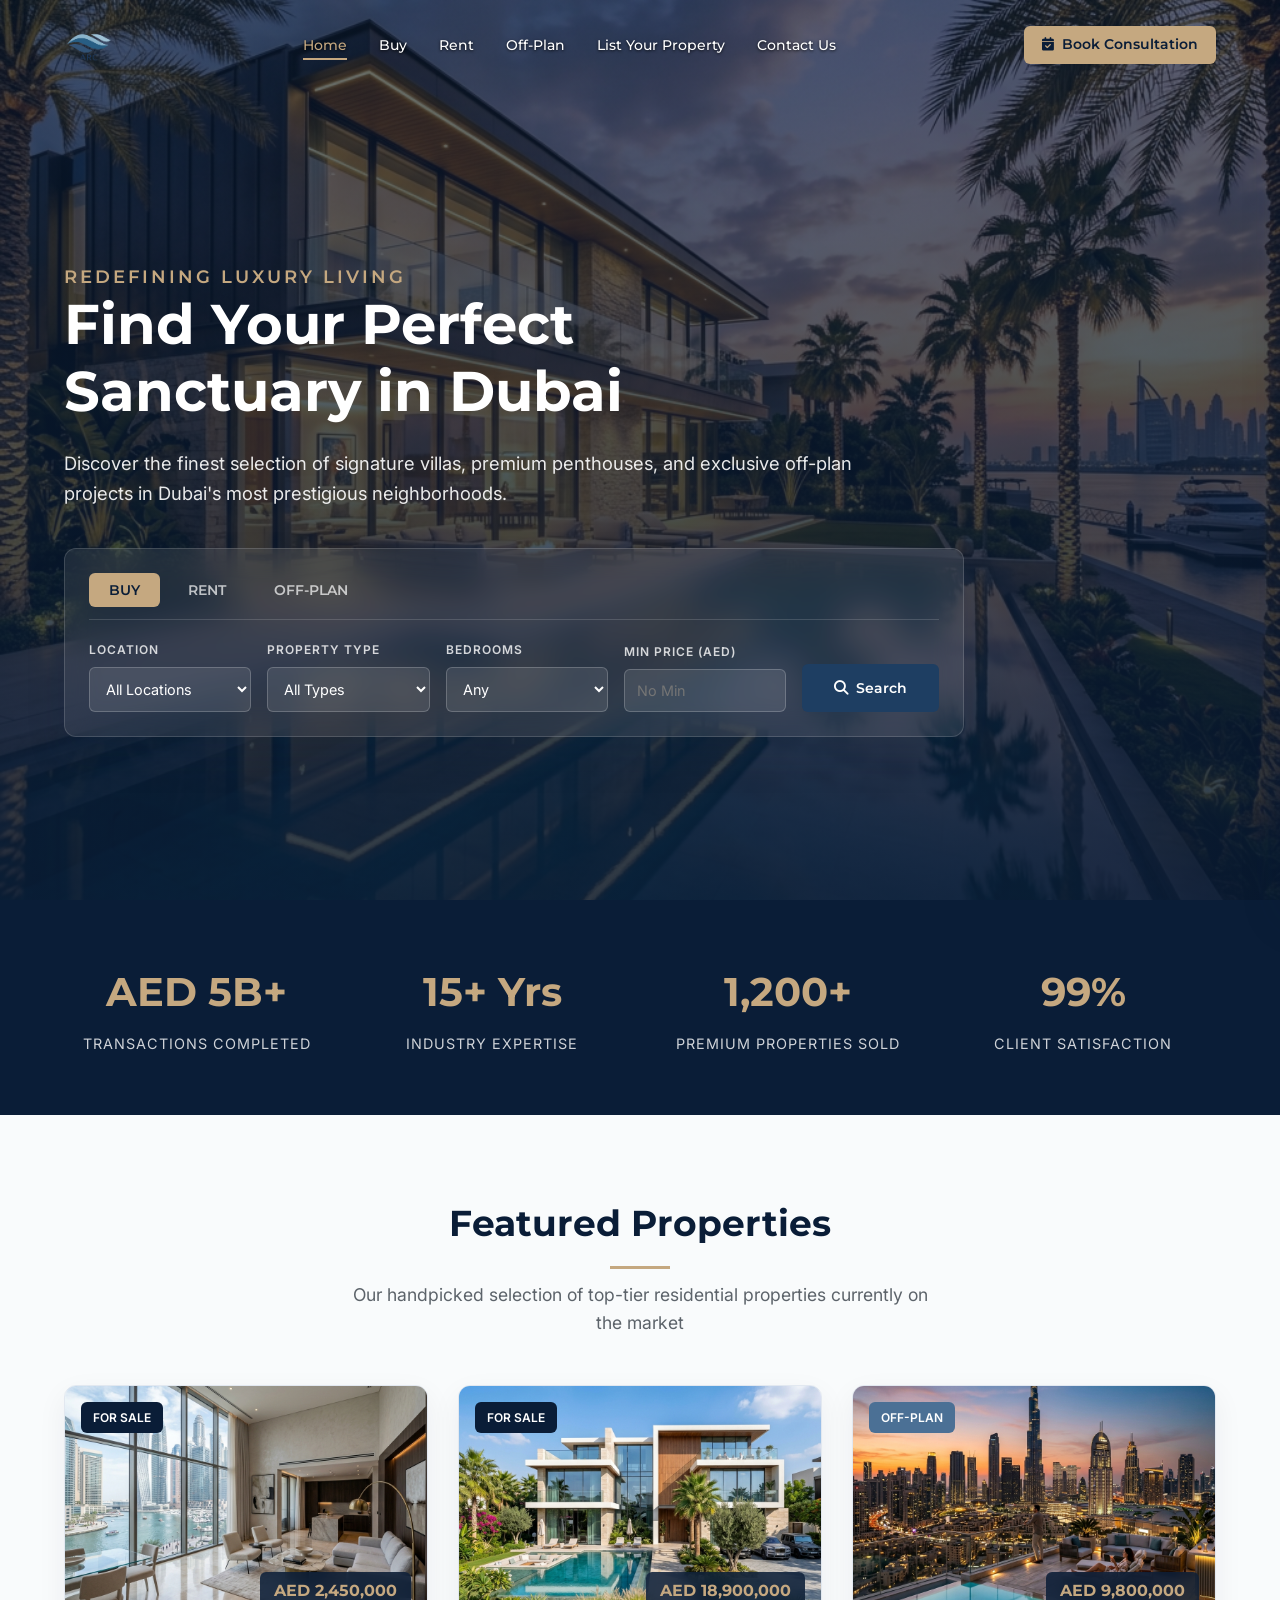
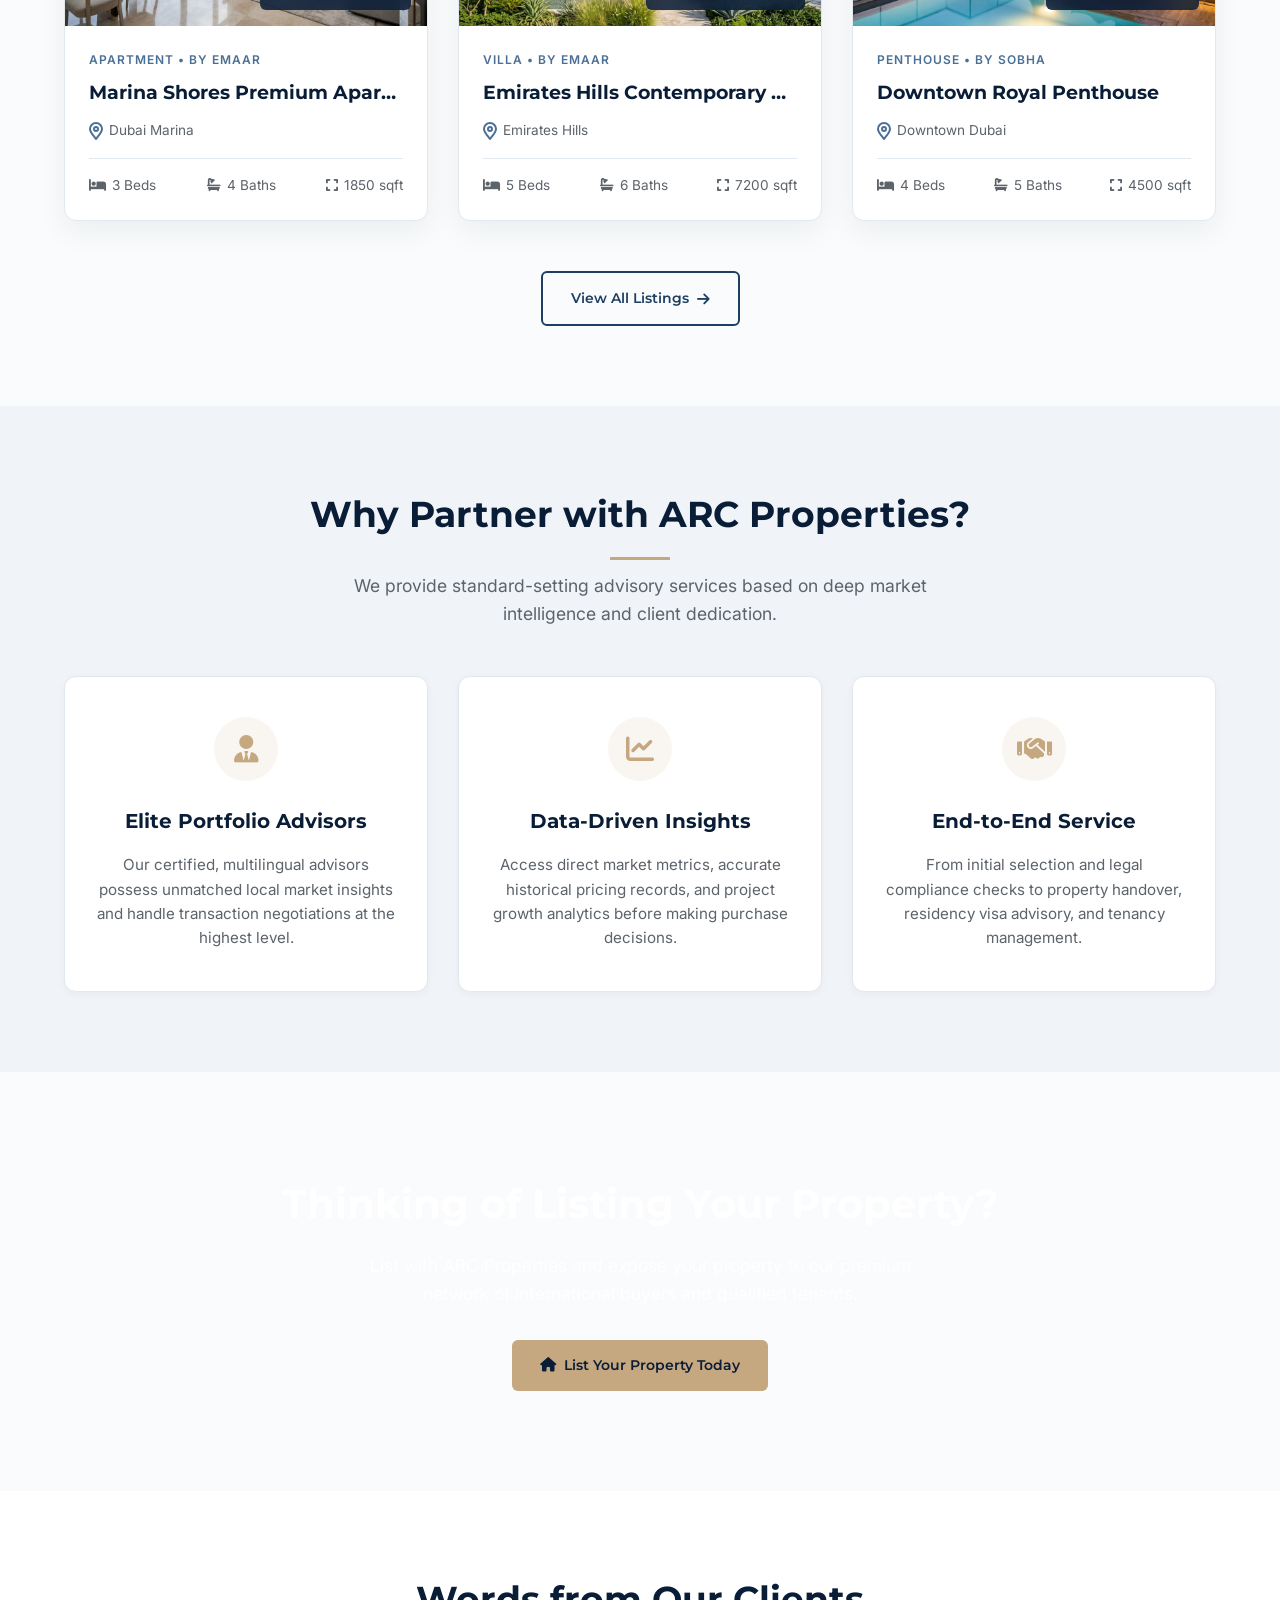
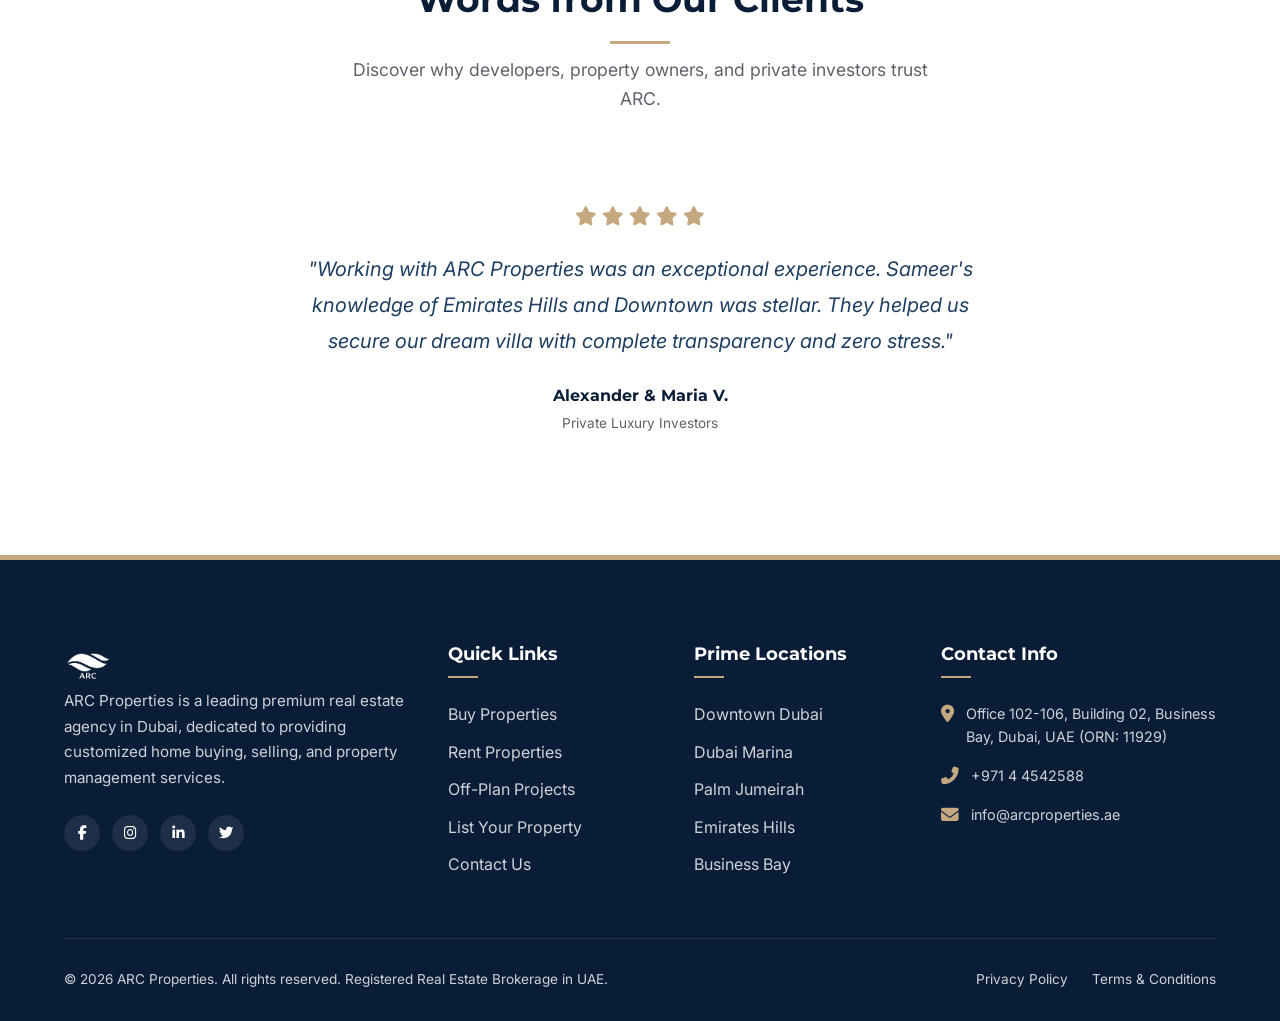
==== index.html @ 7c32de78 "Initial commit of ARC Properties website" ====
<!DOCTYPE html>
<html lang="en">
<head>
    <meta charset="UTF-8">
    <meta name="viewport" content="width=device-width, initial-scale=1.0">
    <title>ARC Properties | Premium Real Estate Agency in Dubai</title>
    <meta name="description" content="Explore luxury apartments, villas, and off-plan projects in Dubai with ARC Properties. Buy, rent, or list your property with the leading real estate agency in UAE.">
    <!-- FontAwesome for Premium Icons -->
    <link rel="stylesheet" href="https://cdnjs.cloudflare.com/ajax/libs/font-awesome/6.4.0/css/all.min.css">
    <!-- Stylesheet -->
    <link rel="stylesheet" href="css/style.css">
</head>
<body>

    <!-- Header Navigation -->
    <header class="header" id="header">
        <div class="container header-container">
            <a href="index.html" class="logo">
                <img src="assets/logo.png" alt="ARC Properties Logo">
            </a>
            
            <nav>
                <ul class="nav-menu">
                    <li><a href="index.html" class="nav-link active">Home</a></li>
                    <li><a href="properties.html?purpose=sale" class="nav-link">Buy</a></li>
                    <li><a href="properties.html?purpose=rent" class="nav-link">Rent</a></li>
                    <li><a href="off-plan.html" class="nav-link">Off-Plan</a></li>
                    <li><a href="list-property.html" class="nav-link">List Your Property</a></li>
                    <li><a href="contact.html" class="nav-link">Contact Us</a></li>
                </ul>
            </nav>

            <div class="nav-cta">
                <a href="contact.html" class="btn btn-primary"><i class="fas fa-calendar-check"></i> Book Consultation</a>
            </div>

            <div class="mobile-nav-toggle">
                <i class="fas fa-bars"></i>
            </div>
        </div>
    </header>

    <!-- Hero Section -->
    <section class="hero">
        <div class="container">
            <div class="hero-content">
                <span class="hero-subtitle">Redefining Luxury Living</span>
                <h1 class="hero-title">Find Your Perfect Sanctuary in Dubai</h1>
                <p class="hero-desc">Discover the finest selection of signature villas, premium penthouses, and exclusive off-plan projects in Dubai's most prestigious neighborhoods.</p>
            </div>

            <!-- Unified Search Widget -->
            <div class="search-widget">
                <div class="search-tabs">
                    <button class="search-tab active" data-purpose="sale">BUY</button>
                    <button class="search-tab" data-purpose="rent">RENT</button>
                    <button class="search-tab" data-purpose="off-plan">OFF-PLAN</button>
                </div>
                <form class="search-form" id="heroSearchForm">
                    <div class="form-group">
                        <label for="searchLocation">Location</label>
                        <select id="searchLocation">
                            <option value="">All Locations</option>
                            <option value="Dubai Marina">Dubai Marina</option>
                            <option value="Downtown Dubai">Downtown Dubai</option>
                            <option value="Palm Jumeirah">Palm Jumeirah</option>
                            <option value="Business Bay">Business Bay</option>
                            <option value="Emirates Hills">Emirates Hills</option>
                        </select>
                    </div>
                    <div class="form-group">
                        <label for="searchType">Property Type</label>
                        <select id="searchType">
                            <option value="">All Types</option>
                            <option value="apartment">Apartment</option>
                            <option value="villa">Villa</option>
                            <option value="townhouse">Townhouse</option>
                            <option value="penthouse">Penthouse</option>
                        </select>
                    </div>
                    <div class="form-group">
                        <label for="searchBeds">Bedrooms</label>
                        <select id="searchBeds">
                            <option value="">Any</option>
                            <option value="1">1+ Bed</option>
                            <option value="2">2+ Bed</option>
                            <option value="3">3+ Bed</option>
                            <option value="4">4+ Bed</option>
                            <option value="5">5+ Bed</option>
                        </select>
                    </div>
                    <div class="form-group">
                        <label for="searchMinPrice">Min Price (AED)</label>
                        <input type="number" id="searchMinPrice" placeholder="No Min">
                    </div>
                    <button type="submit" class="btn btn-secondary search-submit"><i class="fas fa-search"></i> Search</button>
                </form>
            </div>
        </div>
    </section>

    <!-- Stats Section -->
    <section class="stats">
        <div class="container stats-grid">
            <div class="stat-item">
                <h3>AED 5B+</h3>
                <p>Transactions Completed</p>
            </div>
            <div class="stat-item">
                <h3>15+ Yrs</h3>
                <p>Industry Expertise</p>
            </div>
            <div class="stat-item">
                <h3>1,200+</h3>
                <p>Premium Properties Sold</p>
            </div>
            <div class="stat-item">
                <h3>99%</h3>
                <p>Client Satisfaction</p>
            </div>
        </div>
    </section>

    <!-- Featured Properties Section -->
    <section class="section">
        <div class="container">
            <div class="section-title">
                <h2>Featured Properties</h2>
                <p>Our handpicked selection of top-tier residential properties currently on the market</p>
            </div>

            <!-- Dynamic grid container populated by main.js -->
            <div class="property-grid" id="homeFeaturedGrid">
                <!-- Fallback content if JS fails -->
                <div style="text-align:center; grid-column: span 3; padding: 20px;">
                    <i class="fas fa-spinner fa-spin" style="font-size:2rem; color:var(--steel-blue);"></i>
                    <p style="margin-top:10px;">Loading exclusive properties...</p>
                </div>
            </div>

            <div style="text-align: center; margin-top: 50px;">
                <a href="properties.html" class="btn btn-outline">View All Listings <i class="fas fa-arrow-right"></i></a>
            </div>
        </div>
    </section>

    <!-- Why Choose Us Section -->
    <section class="section why-us">
        <div class="container">
            <div class="section-title">
                <h2>Why Partner with ARC Properties?</h2>
                <p>We provide standard-setting advisory services based on deep market intelligence and client dedication.</p>
            </div>

            <div class="why-grid">
                <div class="why-card">
                    <div class="why-icon">
                        <i class="fas fa-user-tie"></i>
                    </div>
                    <h3>Elite Portfolio Advisors</h3>
                    <p>Our certified, multilingual advisors possess unmatched local market insights and handle transaction negotiations at the highest level.</p>
                </div>

                <div class="why-card">
                    <div class="why-icon">
                        <i class="fas fa-chart-line"></i>
                    </div>
                    <h3>Data-Driven Insights</h3>
                    <p>Access direct market metrics, accurate historical pricing records, and project growth analytics before making purchase decisions.</p>
                </div>

                <div class="why-card">
                    <div class="why-icon">
                        <i class="fas fa-handshake"></i>
                    </div>
                    <h3>End-to-End Service</h3>
                    <p>From initial selection and legal compliance checks to property handover, residency visa advisory, and tenancy management.</p>
                </div>
            </div>
        </div>
    </section>

    <!-- CTA Section -->
    <section class="cta-banner">
        <div class="container cta-content">
            <h2>Thinking of Listing Your Property?</h2>
            <p>List with ARC Properties and expose your property to our premium network of international buyers and qualified tenants.</p>
            <a href="list-property.html" class="btn btn-primary"><i class="fas fa-home"></i> List Your Property Today</a>
        </div>
    </section>

    <!-- Testimonials Section -->
    <section class="section testimonials">
        <div class="container testimonial-container">
            <div class="section-title">
                <h2>Words from Our Clients</h2>
                <p>Discover why developers, property owners, and private investors trust ARC.</p>
            </div>
            
            <div class="testimonial-card">
                <div class="testimonial-stars">
                    <i class="fas fa-star"></i>
                    <i class="fas fa-star"></i>
                    <i class="fas fa-star"></i>
                    <i class="fas fa-star"></i>
                    <i class="fas fa-star"></i>
                </div>
                <p class="testimonial-text">"Working with ARC Properties was an exceptional experience. Sameer's knowledge of Emirates Hills and Downtown was stellar. They helped us secure our dream villa with complete transparency and zero stress."</p>
                <div class="testimonial-author">
                    <h4>Alexander &amp; Maria V.</h4>
                    <p>Private Luxury Investors</p>
                </div>
            </div>
        </div>
    </section>

    <!-- Footer -->
    <footer class="footer">
        <div class="container">
            <div class="footer-grid">
                <div class="footer-about">
                    <a href="index.html" class="logo">
                        <img src="assets/logo.png" alt="ARC Properties Logo">
                    </a>
                    <p>ARC Properties is a leading premium real estate agency in Dubai, dedicated to providing customized home buying, selling, and property management services.</p>
                    <div class="footer-socials">
                        <a href="#" class="social-icon"><i class="fab fa-facebook-f"></i></a>
                        <a href="#" class="social-icon"><i class="fab fa-instagram"></i></a>
                        <a href="#" class="social-icon"><i class="fab fa-linkedin-in"></i></a>
                        <a href="#" class="social-icon"><i class="fab fa-twitter"></i></a>
                    </div>
                </div>

                <div class="footer-links">
                    <h3>Quick Links</h3>
                    <ul>
                        <li><a href="properties.html?purpose=sale">Buy Properties</a></li>
                        <li><a href="properties.html?purpose=rent">Rent Properties</a></li>
                        <li><a href="off-plan.html">Off-Plan Projects</a></li>
                        <li><a href="list-property.html">List Your Property</a></li>
                        <li><a href="contact.html">Contact Us</a></li>
                    </ul>
                </div>

                <div class="footer-links">
                    <h3>Prime Locations</h3>
                    <ul>
                        <li><a href="properties.html?location=Downtown%20Dubai">Downtown Dubai</a></li>
                        <li><a href="properties.html?location=Dubai%20Marina">Dubai Marina</a></li>
                        <li><a href="properties.html?location=Palm%20Jumeirah">Palm Jumeirah</a></li>
                        <li><a href="properties.html?location=Emirates%20Hills">Emirates Hills</a></li>
                        <li><a href="properties.html?location=Business%20Bay">Business Bay</a></li>
                    </ul>
                </div>

                <div class="footer-contact">
                    <h3>Contact Info</h3>
                    <ul>
                        <li>
                            <i class="fas fa-map-marker-alt"></i>
                            <span>Office 102-106, Building 02, Business Bay, Dubai, UAE (ORN: 11929)</span>
                        </li>
                        <li>
                            <i class="fas fa-phone-alt"></i>
                            <a href="tel:+97144542588">+971 4 4542588</a>
                        </li>
                        <li>
                            <i class="fas fa-envelope"></i>
                            <a href="mailto:info@arcproperties.ae">info@arcproperties.ae</a>
                        </li>
                    </ul>
                </div>
            </div>

            <div class="footer-bottom">
                <p>&copy; 2026 ARC Properties. All rights reserved. Registered Real Estate Brokerage in UAE.</p>
                <div class="footer-bottom-links">
                    <a href="#">Privacy Policy</a>
                    <a href="#">Terms &amp; Conditions</a>
                </div>
            </div>
        </div>
    </footer>

    <!-- Mobile Navigation Drawer -->
    <div class="overlay"></div>
    <div class="mobile-nav">
        <div class="mobile-nav-close">
            <i class="fas fa-times"></i>
        </div>
        <ul class="mobile-menu">
            <li><a href="index.html" class="mobile-link">Home</a></li>
            <li><a href="properties.html?purpose=sale" class="mobile-link">Buy</a></li>
            <li><a href="properties.html?purpose=rent" class="mobile-link">Rent</a></li>
            <li><a href="off-plan.html" class="mobile-link">Off-Plan</a></li>
            <li><a href="list-property.html" class="mobile-link">List Your Property</a></li>
            <li><a href="contact.html" class="mobile-link">Contact Us</a></li>
        </ul>
    </div>

    <!-- Success Modal -->
    <div class="success-modal" id="successModal">
        <div class="success-modal-content">
            <div class="success-icon">
                <i class="fas fa-check"></i>
            </div>
            <h3 id="successModalTitle">Submission Successful</h3>
            <p id="successModalMessage">Thank you for getting in touch with us.</p>
            <button class="btn btn-secondary" id="successModalClose">Close</button>
        </div>
    </div>

    <!-- Scripts -->
    <script src="js/main.js"></script>
</body>
</html>
---- css/style.css ----
@import url('https://fonts.googleapis.com/css2?family=Inter:wght@300;400;500;600;700&family=Montserrat:wght@300;400;500;600;700;800&display=swap');

:root {
    --primary-navy: #0A1D37;
    --logo-navy: #1E3E62;
    --steel-blue: #4B7095;
    --ice-blue: #8EACCD;
    --gold: #C5A880;
    --gold-dark: #A88F6C;
    --bg-light: #F9FBFC;
    --bg-white: #FFFFFF;
    --text-dark: #222831;
    --text-muted: #5C636A;
    --border-color: #E2E8F0;
    --font-heading: 'Montserrat', sans-serif;
    --font-body: 'Inter', sans-serif;
    --transition-smooth: all 0.3s cubic-bezier(0.4, 0, 0.2, 1);
    --shadow-sm: 0 2px 8px rgba(0, 0, 0, 0.04);
    --shadow-md: 0 10px 30px rgba(10, 29, 55, 0.06);
    --shadow-lg: 0 20px 40px rgba(10, 29, 55, 0.12);
    --radius-sm: 6px;
    --radius-md: 12px;
    --radius-lg: 20px;
}

/* Base Styles */
* {
    margin: 0;
    padding: 0;
    box-sizing: border-box;
}

html {
    scroll-behavior: smooth;
    font-size: 16px;
}

body {
    font-family: var(--font-body);
    background-color: var(--bg-light);
    color: var(--text-dark);
    line-height: 1.6;
    overflow-x: hidden;
}

h1, h2, h3, h4, h5, h6 {
    font-family: var(--font-heading);
    color: var(--primary-navy);
    font-weight: 700;
}

a {
    text-decoration: none;
    color: inherit;
    transition: var(--transition-smooth);
}

img {
    max-width: 100%;
    height: auto;
    display: block;
}

/* Layout Utilities */
.container {
    width: 100%;
    max-width: 1200px;
    margin: 0 auto;
    padding: 0 24px;
}

.section {
    padding: 80px 0;
}

.section-title {
    text-align: center;
    margin-bottom: 48px;
}

.section-title h2 {
    font-size: 2.25rem;
    position: relative;
    padding-bottom: 16px;
    margin-bottom: 12px;
}

.section-title h2::after {
    content: '';
    position: absolute;
    bottom: 0;
    left: 50%;
    transform: translateX(-50%);
    width: 60px;
    height: 3px;
    background-color: var(--gold);
}

.section-title p {
    color: var(--text-muted);
    font-size: 1.1rem;
    max-width: 600px;
    margin: 0 auto;
}

/* Button Component */
.btn {
    display: inline-flex;
    align-items: center;
    justify-content: center;
    padding: 14px 28px;
    font-family: var(--font-heading);
    font-size: 0.9rem;
    font-weight: 600;
    border-radius: var(--radius-sm);
    cursor: pointer;
    transition: var(--transition-smooth);
    border: none;
    gap: 8px;
}

.btn-primary {
    background-color: var(--gold);
    color: var(--primary-navy);
}

.btn-primary:hover {
    background-color: var(--gold-dark);
    transform: translateY(-2px);
    box-shadow: 0 4px 15px rgba(197, 168, 128, 0.4);
}

.btn-secondary {
    background-color: var(--logo-navy);
    color: var(--bg-white);
}

.btn-secondary:hover {
    background-color: var(--primary-navy);
    transform: translateY(-2px);
    box-shadow: 0 4px 15px rgba(30, 62, 98, 0.4);
}

.btn-outline {
    background-color: transparent;
    border: 2px solid var(--logo-navy);
    color: var(--logo-navy);
}

.btn-outline:hover {
    background-color: var(--logo-navy);
    color: var(--bg-white);
    transform: translateY(-2px);
}

/* Navigation Header */
.header {
    position: fixed;
    top: 0;
    left: 0;
    width: 100%;
    z-index: 1000;
    transition: var(--transition-smooth);
    padding: 20px 0;
}

.header.scrolled {
    background-color: rgba(10, 29, 55, 0.95);
    backdrop-filter: blur(10px);
    box-shadow: var(--shadow-sm);
    padding: 12px 0;
}

.header-container {
    display: flex;
    justify-content: space-between;
    align-items: center;
}

.logo img {
    height: 50px;
    width: auto;
    transition: var(--transition-smooth);
}

.header.scrolled .logo img {
    height: 40px;
}

.nav-menu {
    display: flex;
    list-style: none;
    gap: 32px;
}

.nav-link {
    color: var(--bg-white);
    font-family: var(--font-heading);
    font-size: 0.9rem;
    font-weight: 500;
    position: relative;
    padding: 6px 0;
}

.header:not(.scrolled) .nav-link {
    /* Keep white, add text shadow for readability over hero background */
    text-shadow: 0 1px 3px rgba(0, 0, 0, 0.8);
}

.nav-link::after {
    content: '';
    position: absolute;
    bottom: 0;
    left: 0;
    width: 0;
    height: 2px;
    background-color: var(--gold);
    transition: var(--transition-smooth);
}

.nav-link:hover::after,
.nav-link.active::after {
    width: 100%;
}

.nav-link:hover,
.nav-link.active {
    color: var(--gold);
}

.nav-cta .btn {
    padding: 8px 18px;
    font-size: 0.85rem;
}

.mobile-nav-toggle {
    display: none;
    color: var(--bg-white);
    font-size: 1.5rem;
    cursor: pointer;
}

/* Hero Section */
.hero {
    position: relative;
    min-height: 100vh;
    display: flex;
    align-items: center;
    background-image: linear-gradient(rgba(10, 29, 55, 0.6), rgba(10, 29, 55, 0.85)), url('../assets/hero-bg.png');
    background-size: cover;
    background-position: center;
    color: var(--bg-white);
    padding-top: 100px;
    overflow: hidden;
}

.hero-content {
    max-width: 800px;
    margin-bottom: 40px;
    animation: fadeInUp 1s ease;
}

.hero-subtitle {
    font-family: var(--font-heading);
    font-size: 1.1rem;
    text-transform: uppercase;
    letter-spacing: 3px;
    color: var(--gold);
    margin-bottom: 16px;
    font-weight: 600;
}

.hero-title {
    font-size: 3.5rem;
    line-height: 1.2;
    color: var(--bg-white);
    margin-bottom: 24px;
}

.hero-desc {
    font-size: 1.15rem;
    color: rgba(255, 255, 255, 0.9);
    margin-bottom: 32px;
}

/* Unified Search Widget */
.search-widget {
    background: rgba(255, 255, 255, 0.08);
    backdrop-filter: blur(16px);
    border: 1px solid rgba(255, 255, 255, 0.15);
    border-radius: var(--radius-md);
    padding: 24px;
    width: 100%;
    max-width: 900px;
    box-shadow: var(--shadow-lg);
    animation: fadeInUp 1.2s ease;
}

.search-tabs {
    display: flex;
    gap: 8px;
    margin-bottom: 20px;
    border-bottom: 1px solid rgba(255, 255, 255, 0.15);
    padding-bottom: 12px;
}

.search-tab {
    background: transparent;
    border: none;
    color: rgba(255, 255, 255, 0.7);
    font-family: var(--font-heading);
    font-weight: 600;
    font-size: 0.9rem;
    padding: 8px 20px;
    cursor: pointer;
    border-radius: var(--radius-sm);
    transition: var(--transition-smooth);
}

.search-tab.active {
    background-color: var(--gold);
    color: var(--primary-navy);
}

.search-form {
    display: grid;
    grid-template-columns: repeat(4, 1fr) auto;
    gap: 16px;
    align-items: end;
}

.form-group {
    display: flex;
    flex-direction: column;
    gap: 8px;
}

.form-group label {
    font-size: 0.75rem;
    text-transform: uppercase;
    letter-spacing: 1px;
    color: rgba(255, 255, 255, 0.8);
    font-weight: 600;
}

.form-group select,
.form-group input {
    width: 100%;
    padding: 12px;
    border-radius: var(--radius-sm);
    border: 1px solid rgba(255, 255, 255, 0.2);
    background: rgba(255, 255, 255, 0.1);
    color: var(--bg-white);
    font-family: var(--font-body);
    font-size: 0.9rem;
    outline: none;
    transition: var(--transition-smooth);
}

.form-group select option {
    background-color: var(--primary-navy);
    color: var(--bg-white);
}

.form-group select:focus,
.form-group input:focus {
    border-color: var(--gold);
    background: rgba(255, 255, 255, 0.2);
}

.search-submit {
    height: 48px;
    padding: 0 32px;
}

/* Stats Section */
.stats {
    background-color: var(--primary-navy);
    color: var(--bg-white);
    padding: 60px 0;
}

.stats-grid {
    display: grid;
    grid-template-columns: repeat(4, 1fr);
    gap: 30px;
    text-align: center;
}

.stat-item h3 {
    font-size: 2.5rem;
    color: var(--gold);
    margin-bottom: 8px;
}

.stat-item p {
    font-size: 0.9rem;
    text-transform: uppercase;
    letter-spacing: 1px;
    color: rgba(255, 255, 255, 0.8);
}

/* Property Grid & Card */
.property-grid {
    display: grid;
    grid-template-columns: repeat(3, 1fr);
    gap: 30px;
}

.property-card {
    background-color: var(--bg-white);
    border-radius: var(--radius-md);
    overflow: hidden;
    box-shadow: var(--shadow-md);
    transition: var(--transition-smooth);
    border: 1px solid var(--border-color);
}

.property-card:hover {
    transform: translateY(-8px);
    box-shadow: var(--shadow-lg);
}

.property-img {
    position: relative;
    height: 240px;
    overflow: hidden;
}

.property-img img {
    width: 100%;
    height: 100%;
    object-fit: cover;
    transition: var(--transition-smooth);
}

.property-card:hover .property-img img {
    transform: scale(1.1);
}

.property-badge {
    position: absolute;
    top: 16px;
    left: 16px;
    background-color: var(--primary-navy);
    color: var(--bg-white);
    padding: 6px 12px;
    font-size: 0.75rem;
    font-weight: 600;
    border-radius: var(--radius-sm);
    text-transform: uppercase;
}

.property-badge.rent {
    background-color: var(--gold);
    color: var(--primary-navy);
}

.property-badge.off-plan {
    background-color: var(--steel-blue);
}

.property-price {
    position: absolute;
    bottom: 16px;
    right: 16px;
    background-color: rgba(10, 29, 55, 0.85);
    backdrop-filter: blur(8px);
    color: var(--gold);
    padding: 6px 14px;
    font-weight: 700;
    border-radius: var(--radius-sm);
    font-family: var(--font-heading);
}

.property-info {
    padding: 24px;
}

.property-type {
    font-size: 0.75rem;
    text-transform: uppercase;
    color: var(--steel-blue);
    font-weight: 600;
    letter-spacing: 1px;
    margin-bottom: 8px;
}

.property-title {
    font-size: 1.2rem;
    margin-bottom: 12px;
    white-space: nowrap;
    overflow: hidden;
    text-overflow: ellipsis;
}

.property-location {
    display: flex;
    align-items: center;
    gap: 6px;
    color: var(--text-muted);
    font-size: 0.85rem;
    margin-bottom: 16px;
}

.property-specs {
    display: flex;
    justify-content: space-between;
    padding-top: 16px;
    border-top: 1px solid var(--border-color);
    font-size: 0.85rem;
    color: var(--text-muted);
}

.spec-item {
    display: flex;
    align-items: center;
    gap: 6px;
}

/* Why Choose Us Section */
.why-us {
    background-color: #F0F4F8;
}

.why-grid {
    display: grid;
    grid-template-columns: repeat(3, 1fr);
    gap: 30px;
}

.why-card {
    background: var(--bg-white);
    padding: 40px 30px;
    border-radius: var(--radius-md);
    box-shadow: var(--shadow-sm);
    text-align: center;
    transition: var(--transition-smooth);
    border: 1px solid var(--border-color);
}

.why-card:hover {
    transform: translateY(-5px);
    box-shadow: var(--shadow-md);
    border-color: var(--gold);
}

.why-icon {
    width: 64px;
    height: 64px;
    background-color: rgba(197, 168, 128, 0.1);
    color: var(--gold);
    display: flex;
    align-items: center;
    justify-content: center;
    border-radius: 50%;
    font-size: 1.75rem;
    margin: 0 auto 24px;
    transition: var(--transition-smooth);
}

.why-card:hover .why-icon {
    background-color: var(--gold);
    color: var(--primary-navy);
}

.why-card h3 {
    margin-bottom: 16px;
    font-size: 1.25rem;
}

.why-card p {
    color: var(--text-muted);
    font-size: 0.95rem;
}

/* CTA Banner */
.cta-banner {
    background-image: linear-gradient(rgba(10, 29, 55, 0.85), rgba(10, 29, 55, 0.85)), url('../assets/hero-bg.png');
    background-size: cover;
    background-position: center;
    background-attachment: fixed;
    color: var(--bg-white);
    text-align: center;
    padding: 100px 0;
}

.cta-content h2 {
    color: var(--bg-white);
    font-size: 2.5rem;
    margin-bottom: 16px;
}

.cta-content p {
    font-size: 1.1rem;
    max-width: 600px;
    margin: 0 auto 32px;
    color: rgba(255, 255, 255, 0.9);
}

/* Testimonial / Review Carousel */
.testimonials {
    background-color: var(--bg-white);
}

.testimonial-container {
    max-width: 800px;
    margin: 0 auto;
    text-align: center;
}

.testimonial-card {
    padding: 40px;
}

.testimonial-stars {
    color: var(--gold);
    margin-bottom: 20px;
    font-size: 1.2rem;
}

.testimonial-text {
    font-size: 1.25rem;
    font-style: italic;
    color: var(--logo-navy);
    margin-bottom: 24px;
    line-height: 1.8;
}

.testimonial-author h4 {
    font-size: 1rem;
    margin-bottom: 4px;
}

.testimonial-author p {
    color: var(--text-muted);
    font-size: 0.85rem;
}

/* Footer Section */
.footer {
    background-color: var(--primary-navy);
    color: rgba(255, 255, 255, 0.8);
    padding: 80px 0 30px;
    border-top: 5px solid var(--gold);
}

.footer-grid {
    display: grid;
    grid-template-columns: 2fr 1.2fr 1.2fr 1.6fr;
    gap: 40px;
    margin-bottom: 60px;
}

.footer-about .logo {
    margin-bottom: 24px;
}

.footer-about .logo img {
    height: 48px;
    filter: brightness(0) invert(1);
}

.footer-about p {
    font-size: 0.95rem;
    line-height: 1.7;
    margin-bottom: 24px;
}

.footer-socials {
    display: flex;
    gap: 12px;
}

.social-icon {
    width: 36px;
    height: 36px;
    background-color: rgba(255, 255, 255, 0.08);
    border-radius: 50%;
    display: flex;
    align-items: center;
    justify-content: center;
    color: var(--bg-white);
    transition: var(--transition-smooth);
    font-size: 0.9rem;
}

.social-icon:hover {
    background-color: var(--gold);
    color: var(--primary-navy);
    transform: translateY(-3px);
}

.footer-links h3,
.footer-contact h3 {
    color: var(--bg-white);
    font-size: 1.1rem;
    margin-bottom: 24px;
    font-family: var(--font-heading);
    position: relative;
    padding-bottom: 10px;
}

.footer-links h3::after,
.footer-contact h3::after {
    content: '';
    position: absolute;
    bottom: 0;
    left: 0;
    width: 30px;
    height: 2px;
    background-color: var(--gold);
}

.footer-links ul {
    list-style: none;
    display: flex;
    flex-direction: column;
    gap: 12px;
}

.footer-links ul a:hover {
    color: var(--gold);
    padding-left: 6px;
}

.footer-contact ul {
    list-style: none;
    display: flex;
    flex-direction: column;
    gap: 16px;
}

.footer-contact li {
    display: flex;
    align-items: flex-start;
    gap: 12px;
    font-size: 0.9rem;
}

.footer-contact li i {
    color: var(--gold);
    font-size: 1.1rem;
    margin-top: 3px;
}

.footer-contact a:hover {
    color: var(--gold);
}

.footer-bottom {
    border-top: 1px solid rgba(255, 255, 255, 0.1);
    padding-top: 30px;
    display: flex;
    justify-content: space-between;
    align-items: center;
    font-size: 0.85rem;
}

.footer-bottom-links {
    display: flex;
    gap: 24px;
}

.footer-bottom-links a:hover {
    color: var(--gold);
}

/* Page Banner (For Inner Pages) */
.page-banner {
    background-image: linear-gradient(rgba(10, 29, 55, 0.75), rgba(10, 29, 55, 0.85)), url('../assets/hero-bg.png');
    background-size: cover;
    background-position: center;
    color: var(--bg-white);
    padding: 160px 0 80px;
    text-align: center;
}

.page-banner h1 {
    font-size: 3rem;
    color: var(--bg-white);
    margin-bottom: 12px;
}

.breadcrumbs {
    display: flex;
    justify-content: center;
    gap: 8px;
    font-size: 0.9rem;
    font-family: var(--font-heading);
}

.breadcrumbs span {
    color: var(--gold);
}

/* Properties Page Specific Styles */
.properties-page-layout {
    display: grid;
    grid-template-columns: 300px 1fr;
    gap: 40px;
    padding: 60px 0;
}

.filter-sidebar {
    background-color: var(--bg-white);
    border-radius: var(--radius-md);
    padding: 30px;
    box-shadow: var(--shadow-sm);
    border: 1px solid var(--border-color);
    height: fit-content;
    position: sticky;
    top: 100px;
}

.filter-sidebar h3 {
    font-size: 1.25rem;
    margin-bottom: 24px;
    padding-bottom: 12px;
    border-bottom: 1px solid var(--border-color);
}

.filter-group {
    margin-bottom: 24px;
}

.filter-group label {
    display: block;
    font-size: 0.8rem;
    text-transform: uppercase;
    letter-spacing: 1px;
    font-weight: 600;
    margin-bottom: 10px;
    color: var(--text-dark);
}

.filter-group select,
.filter-group input {
    width: 100%;
    padding: 12px;
    border-radius: var(--radius-sm);
    border: 1px solid var(--border-color);
    background-color: var(--bg-light);
    outline: none;
    font-family: var(--font-body);
    transition: var(--transition-smooth);
}

.filter-group select:focus,
.filter-group input:focus {
    border-color: var(--steel-blue);
    background-color: var(--bg-white);
}

.range-inputs {
    display: flex;
    gap: 12px;
}

.properties-header {
    display: flex;
    justify-content: space-between;
    align-items: center;
    margin-bottom: 30px;
}

.layout-toggles {
    display: flex;
    gap: 8px;
}

.layout-btn {
    background-color: var(--bg-white);
    border: 1px solid var(--border-color);
    width: 40px;
    height: 40px;
    border-radius: var(--radius-sm);
    display: flex;
    align-items: center;
    justify-content: center;
    cursor: pointer;
    font-size: 1.1rem;
    transition: var(--transition-smooth);
}

.layout-btn.active,
.layout-btn:hover {
    background-color: var(--primary-navy);
    color: var(--bg-white);
    border-color: var(--primary-navy);
}

/* Property Detail Styles */
.detail-grid {
    display: grid;
    grid-template-columns: 2fr 1fr;
    gap: 40px;
    padding: 60px 0;
}

.gallery-grid {
    display: grid;
    grid-template-columns: 2fr 1fr;
    grid-template-rows: 200px 200px;
    gap: 16px;
    margin-bottom: 40px;
    border-radius: var(--radius-md);
    overflow: hidden;
}

.gallery-main {
    grid-row: span 2;
    height: 100%;
}

.gallery-main img,
.gallery-sub img {
    width: 100%;
    height: 100%;
    object-fit: cover;
    cursor: pointer;
    transition: var(--transition-smooth);
}

.gallery-main img:hover,
.gallery-sub img:hover {
    filter: brightness(0.9);
}

.detail-header {
    display: flex;
    justify-content: space-between;
    align-items: flex-start;
    margin-bottom: 30px;
    padding-bottom: 30px;
    border-bottom: 1px solid var(--border-color);
}

.detail-price {
    font-size: 2.25rem;
    color: var(--gold);
    font-family: var(--font-heading);
    font-weight: 700;
}

.detail-title-area h2 {
    font-size: 1.85rem;
    margin-bottom: 12px;
}

.specs-list {
    display: grid;
    grid-template-columns: repeat(4, 1fr);
    gap: 20px;
    background-color: var(--bg-white);
    padding: 24px;
    border-radius: var(--radius-md);
    border: 1px solid var(--border-color);
    margin-bottom: 40px;
}

.detail-spec-item {
    text-align: center;
}

.detail-spec-item i {
    font-size: 1.5rem;
    color: var(--gold);
    margin-bottom: 8px;
}

.detail-spec-item span {
    display: block;
    font-size: 0.8rem;
    color: var(--text-muted);
}

.detail-spec-item strong {
    font-size: 1.1rem;
    color: var(--primary-navy);
}

.detail-section {
    margin-bottom: 40px;
}

.detail-section h3 {
    font-size: 1.4rem;
    margin-bottom: 20px;
    position: relative;
    padding-bottom: 8px;
}

.detail-section h3::after {
    content: '';
    position: absolute;
    bottom: 0;
    left: 0;
    width: 40px;
    height: 2px;
    background-color: var(--gold);
}

.detail-section p {
    color: var(--text-muted);
    font-size: 1rem;
    line-height: 1.8;
}

.amenities-grid {
    display: grid;
    grid-template-columns: repeat(3, 1fr);
    gap: 16px;
}

.amenity-item {
    display: flex;
    align-items: center;
    gap: 12px;
    background-color: var(--bg-white);
    padding: 16px;
    border-radius: var(--radius-sm);
    border: 1px solid var(--border-color);
    font-size: 0.95rem;
}

.amenity-item i {
    color: var(--gold);
    font-size: 1.2rem;
}

.agent-card {
    background-color: var(--bg-white);
    border-radius: var(--radius-md);
    padding: 30px;
    box-shadow: var(--shadow-sm);
    border: 1px solid var(--border-color);
    position: sticky;
    top: 100px;
}

.agent-profile {
    display: flex;
    align-items: center;
    gap: 20px;
    margin-bottom: 24px;
}

.agent-avatar {
    width: 80px;
    height: 80px;
    border-radius: 50%;
    overflow: hidden;
    border: 2px solid var(--gold);
}

.agent-info h4 {
    font-size: 1.1rem;
    margin-bottom: 4px;
}

.agent-info p {
    color: var(--text-muted);
    font-size: 0.85rem;
}

.agent-contact-form {
    display: flex;
    flex-direction: column;
    gap: 16px;
}

.agent-contact-form input,
.agent-contact-form textarea {
    width: 100%;
    padding: 12px;
    border-radius: var(--radius-sm);
    border: 1px solid var(--border-color);
    background-color: var(--bg-light);
    font-family: var(--font-body);
    font-size: 0.9rem;
    outline: none;
    transition: var(--transition-smooth);
}

.agent-contact-form input:focus,
.agent-contact-form textarea:focus {
    border-color: var(--steel-blue);
    background-color: var(--bg-white);
}

.agent-buttons {
    display: grid;
    grid-template-columns: 1fr 1fr;
    gap: 12px;
    margin-top: 8px;
}

/* List Your Property Step Form */
.list-container {
    max-width: 800px;
    margin: 60px auto;
    background-color: var(--bg-white);
    border-radius: var(--radius-md);
    padding: 40px;
    box-shadow: var(--shadow-md);
    border: 1px solid var(--border-color);
}

.form-steps {
    display: flex;
    justify-content: space-between;
    margin-bottom: 40px;
    position: relative;
}

.form-steps::before {
    content: '';
    position: absolute;
    top: 20px;
    left: 40px;
    right: 40px;
    height: 2px;
    background-color: var(--border-color);
    z-index: 1;
}

.step-indicator {
    position: relative;
    z-index: 2;
    background-color: var(--bg-white);
    width: 40px;
    height: 40px;
    border-radius: 50%;
    border: 2px solid var(--border-color);
    display: flex;
    align-items: center;
    justify-content: center;
    font-family: var(--font-heading);
    font-weight: 700;
    color: var(--text-muted);
    transition: var(--transition-smooth);
}

.step-indicator.active {
    border-color: var(--gold);
    color: var(--gold);
    box-shadow: 0 0 0 4px rgba(197, 168, 128, 0.15);
}

.step-indicator.completed {
    background-color: var(--gold);
    border-color: var(--gold);
    color: var(--primary-navy);
}

.form-step-content {
    display: none;
}

.form-step-content.active {
    display: block;
    animation: fadeIn 0.5s ease;
}

.step-title {
    font-size: 1.5rem;
    margin-bottom: 24px;
    border-bottom: 1px solid var(--border-color);
    padding-bottom: 12px;
}

.form-row {
    display: grid;
    grid-template-columns: 1fr 1fr;
    gap: 20px;
    margin-bottom: 20px;
}

.form-row-full {
    margin-bottom: 20px;
}

.form-row-full label,
.form-row label {
    display: block;
    font-size: 0.85rem;
    font-weight: 600;
    margin-bottom: 8px;
    text-transform: uppercase;
    letter-spacing: 0.5px;
}

.form-row-full input,
.form-row-full select,
.form-row-full textarea,
.form-row input,
.form-row select {
    width: 100%;
    padding: 12px;
    border-radius: var(--radius-sm);
    border: 1px solid var(--border-color);
    outline: none;
    font-family: var(--font-body);
    font-size: 0.95rem;
    transition: var(--transition-smooth);
}

.form-row-full input:focus,
.form-row-full select:focus,
.form-row-full textarea:focus,
.form-row input:focus,
.form-row select:focus {
    border-color: var(--steel-blue);
}

.drag-drop-area {
    border: 2px dashed var(--gold);
    border-radius: var(--radius-md);
    padding: 40px;
    text-align: center;
    background-color: var(--bg-light);
    cursor: pointer;
    transition: var(--transition-smooth);
}

.drag-drop-area:hover {
    background-color: rgba(197, 168, 128, 0.05);
}

.drag-drop-area i {
    font-size: 3rem;
    color: var(--gold);
    margin-bottom: 16px;
}

.drag-drop-area p {
    color: var(--text-muted);
}

.step-buttons {
    display: flex;
    justify-content: space-between;
    margin-top: 40px;
}

/* Contact Page Specific Styles */
.contact-grid {
    display: grid;
    grid-template-columns: 1fr 1.5fr;
    gap: 50px;
    padding: 60px 0;
}

.contact-info-panel {
    display: flex;
    flex-direction: column;
    gap: 30px;
}

.contact-method-card {
    background-color: var(--bg-white);
    padding: 30px;
    border-radius: var(--radius-md);
    box-shadow: var(--shadow-sm);
    border: 1px solid var(--border-color);
    display: flex;
    gap: 20px;
}

.contact-method-icon {
    width: 50px;
    height: 50px;
    background-color: rgba(197, 168, 128, 0.1);
    color: var(--gold);
    border-radius: 50%;
    display: flex;
    align-items: center;
    justify-content: center;
    font-size: 1.4rem;
    flex-shrink: 0;
}

.contact-method-details h4 {
    font-size: 1.1rem;
    margin-bottom: 8px;
}

.contact-method-details p,
.contact-method-details a {
    color: var(--text-muted);
    font-size: 0.95rem;
}

.office-locations {
    margin-top: 20px;
}

.office-tabs {
    display: flex;
    gap: 12px;
    margin-bottom: 20px;
}

.office-tab-btn {
    padding: 10px 20px;
    background-color: var(--bg-white);
    border: 1px solid var(--border-color);
    border-radius: var(--radius-sm);
    font-family: var(--font-heading);
    font-weight: 600;
    cursor: pointer;
    transition: var(--transition-smooth);
}

.office-tab-btn.active,
.office-tab-btn:hover {
    background-color: var(--logo-navy);
    color: var(--bg-white);
    border-color: var(--logo-navy);
}

.office-map-container {
    height: 300px;
    border-radius: var(--radius-md);
    overflow: hidden;
    box-shadow: var(--shadow-sm);
    border: 1px solid var(--border-color);
    position: relative;
}

.office-map-placeholder {
    width: 100%;
    height: 100%;
    background-color: #E2E8F0;
    display: flex;
    align-items: center;
    justify-content: center;
    font-family: var(--font-heading);
    font-weight: 600;
    color: var(--steel-blue);
    background-size: cover;
    background-position: center;
}

/* Lightbox Modal (For Gallery Detail Zoom) */
.lightbox {
    position: fixed;
    top: 0;
    left: 0;
    width: 100%;
    height: 100%;
    background-color: rgba(10, 29, 55, 0.95);
    z-index: 2000;
    display: none;
    align-items: center;
    justify-content: center;
}

.lightbox-content {
    position: relative;
    max-width: 90%;
    max-height: 80%;
}

.lightbox-content img {
    max-width: 100%;
    max-height: 80vh;
    border-radius: var(--radius-sm);
    box-shadow: var(--shadow-lg);
}

.lightbox-close {
    position: absolute;
    top: -40px;
    right: 0;
    color: var(--bg-white);
    font-size: 2rem;
    cursor: pointer;
    transition: var(--transition-smooth);
}

.lightbox-close:hover {
    color: var(--gold);
}

/* Success Modal */
.success-modal {
    position: fixed;
    top: 0;
    left: 0;
    width: 100%;
    height: 100%;
    background-color: rgba(10, 29, 55, 0.85);
    z-index: 2000;
    display: none;
    align-items: center;
    justify-content: center;
}

.success-modal-content {
    background-color: var(--bg-white);
    border-radius: var(--radius-md);
    padding: 40px;
    text-align: center;
    max-width: 500px;
    box-shadow: var(--shadow-lg);
    border: 1px solid var(--gold);
    animation: zoomIn 0.4s ease;
}

.success-icon {
    width: 80px;
    height: 80px;
    background-color: rgba(197, 168, 128, 0.15);
    color: var(--gold);
    border-radius: 50%;
    display: flex;
    align-items: center;
    justify-content: center;
    font-size: 2.5rem;
    margin: 0 auto 24px;
}

.success-modal-content h3 {
    font-size: 1.75rem;
    margin-bottom: 12px;
}

.success-modal-content p {
    color: var(--text-muted);
    margin-bottom: 24px;
}

/* Mobile Navigation Drawer */
.mobile-nav {
    position: fixed;
    top: 0;
    right: -300px;
    width: 300px;
    height: 100vh;
    background-color: var(--primary-navy);
    z-index: 1001;
    transition: var(--transition-smooth);
    padding: 40px 30px;
    box-shadow: var(--shadow-lg);
    display: flex;
    flex-direction: column;
    gap: 40px;
}

.mobile-nav.active {
    right: 0;
}

.mobile-nav-close {
    align-self: flex-end;
    color: var(--bg-white);
    font-size: 2rem;
    cursor: pointer;
}

.mobile-menu {
    list-style: none;
    display: flex;
    flex-direction: column;
    gap: 24px;
}

.mobile-link {
    color: var(--bg-white);
    font-family: var(--font-heading);
    font-size: 1.2rem;
    font-weight: 600;
}

.mobile-link:hover {
    color: var(--gold);
}

.overlay {
    position: fixed;
    top: 0;
    left: 0;
    width: 100%;
    height: 100%;
    background-color: rgba(10, 29, 55, 0.5);
    backdrop-filter: blur(4px);
    z-index: 1000;
    display: none;
}

.overlay.active {
    display: block;
}

/* Animations */
@keyframes fadeInUp {
    from {
        opacity: 0;
        transform: translateY(20px);
    }
    to {
        opacity: 1;
        transform: translateY(0);
    }
}

@keyframes fadeIn {
    from {
        opacity: 0;
    }
    to {
        opacity: 1;
    }
}

@keyframes zoomIn {
    from {
        opacity: 0;
        transform: scale(0.9);
    }
    to {
        opacity: 1;
        transform: scale(1);
    }
}

/* Responsive Media Queries */
@media (max-width: 1024px) {
    .property-grid {
        grid-template-columns: repeat(2, 1fr);
    }
    .why-grid {
        grid-template-columns: repeat(2, 1fr);
    }
    .footer-grid {
        grid-template-columns: 1fr 1fr;
        gap: 30px;
    }
    .properties-page-layout {
        grid-template-columns: 1fr;
    }
    .filter-sidebar {
        position: static;
        width: 100%;
    }
    .detail-grid {
        grid-template-columns: 1fr;
    }
    .agent-card {
        position: static;
        width: 100%;
    }
}

@media (max-width: 768px) {
    .hero-title {
        font-size: 2.5rem;
    }
    .search-form {
        grid-template-columns: 1fr;
    }
    .stats-grid {
        grid-template-columns: repeat(2, 1fr);
    }
    .nav-menu {
        display: none;
    }
    .mobile-nav-toggle {
        display: block;
    }
    .form-row {
        grid-template-columns: 1fr;
        gap: 0;
    }
    .contact-grid {
        grid-template-columns: 1fr;
    }
    .specs-list {
        grid-template-columns: repeat(2, 1fr);
    }
    .gallery-grid {
        grid-template-columns: 1fr;
        grid-template-rows: 250px 150px 150px;
    }
    .gallery-main {
        grid-row: span 1;
    }
    .footer-bottom {
        flex-direction: column;
        gap: 16px;
        text-align: center;
    }
}

@media (max-width: 480px) {
    .property-grid {
        grid-template-columns: 1fr;
    }
    .why-grid {
        grid-template-columns: 1fr;
    }
    .stats-grid {
        grid-template-columns: 1fr;
    }
    .footer-grid {
        grid-template-columns: 1fr;
    }
    .section-title h2 {
        font-size: 1.75rem;
    }
    .amenities-grid {
        grid-template-columns: 1fr;
    }
}
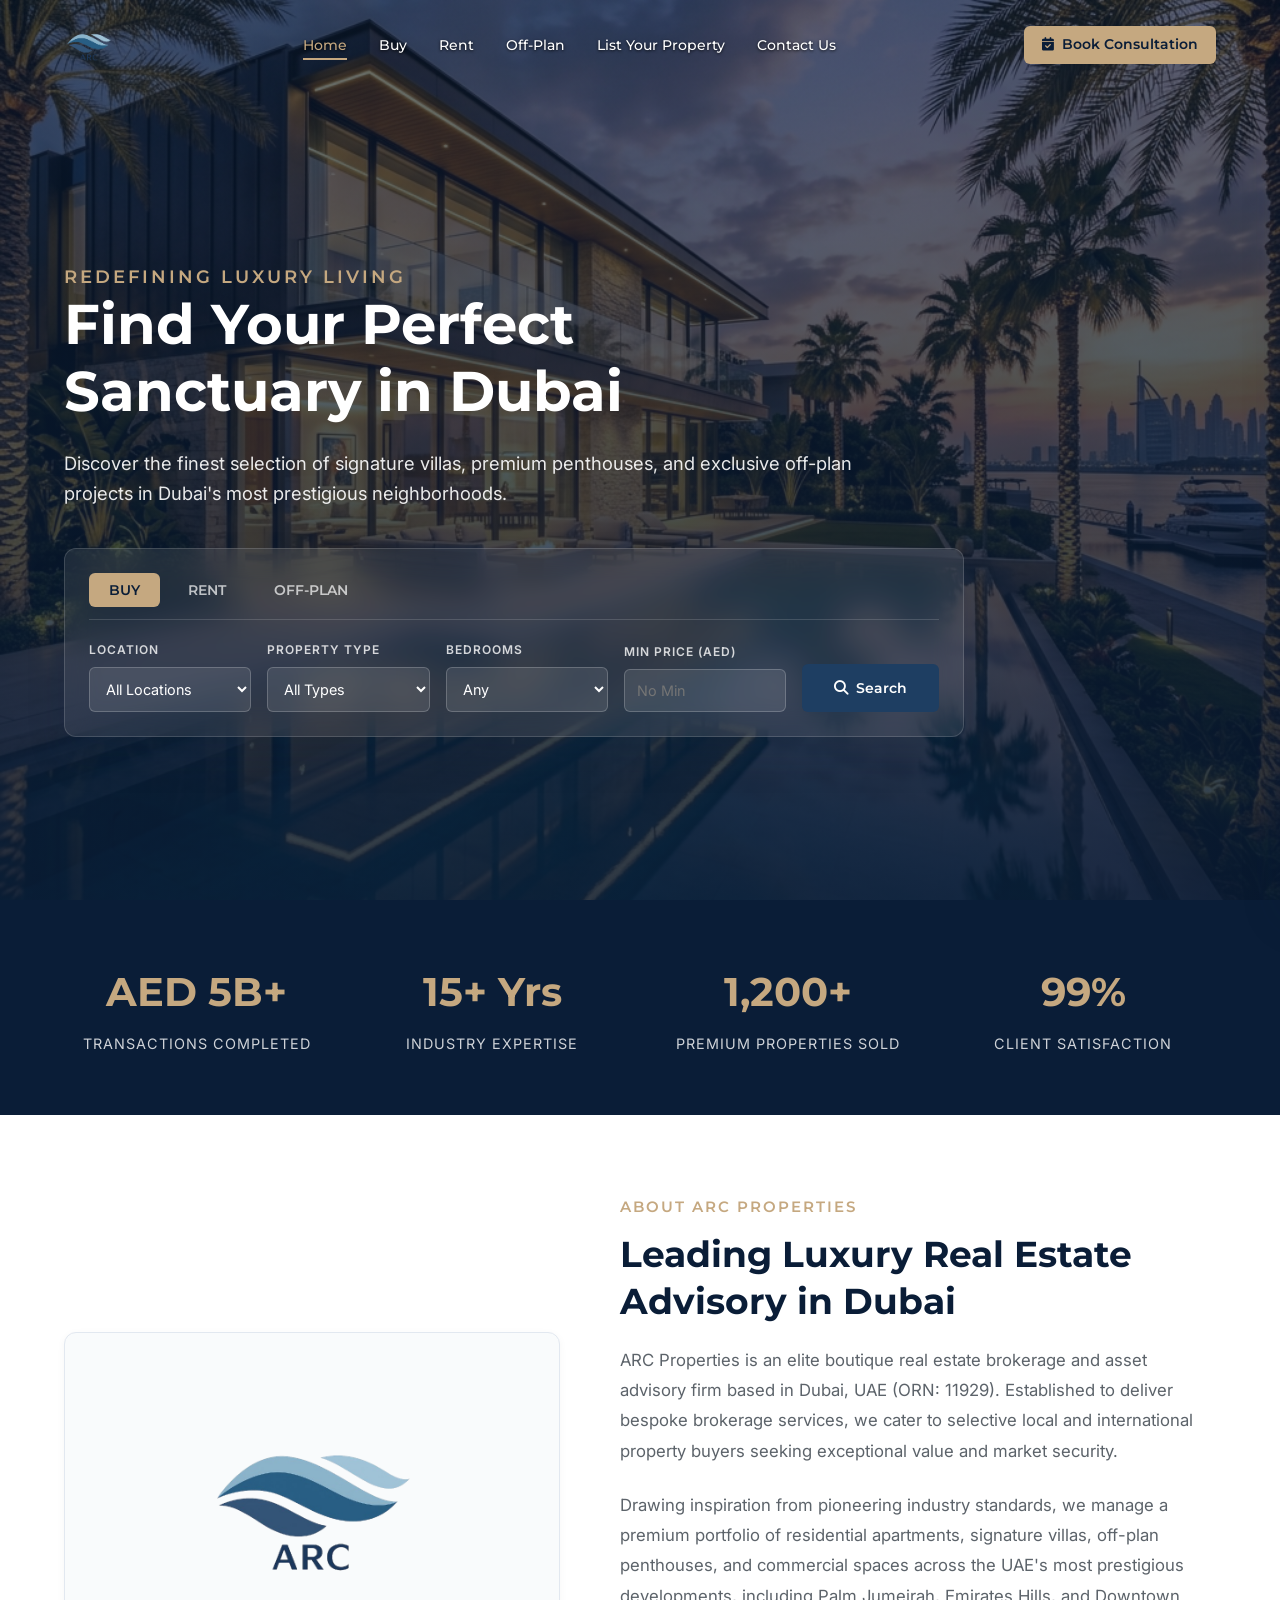
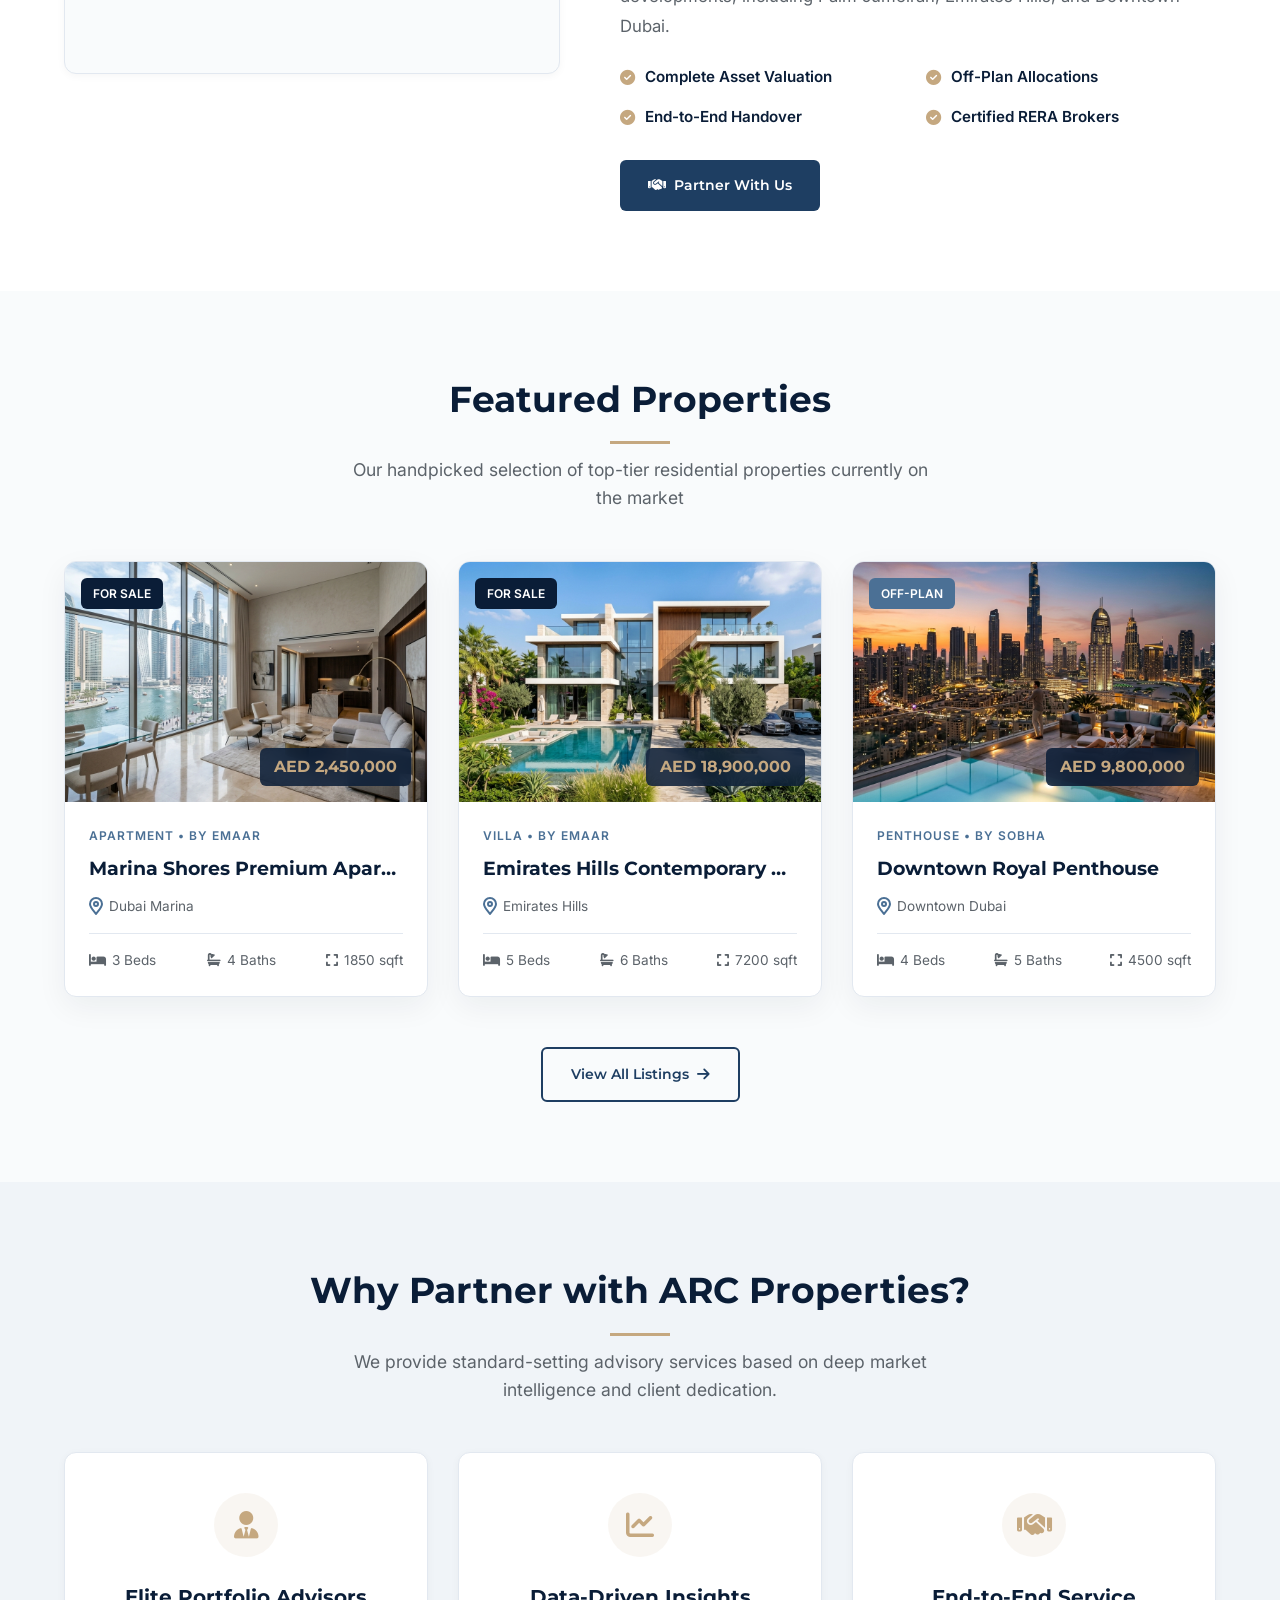
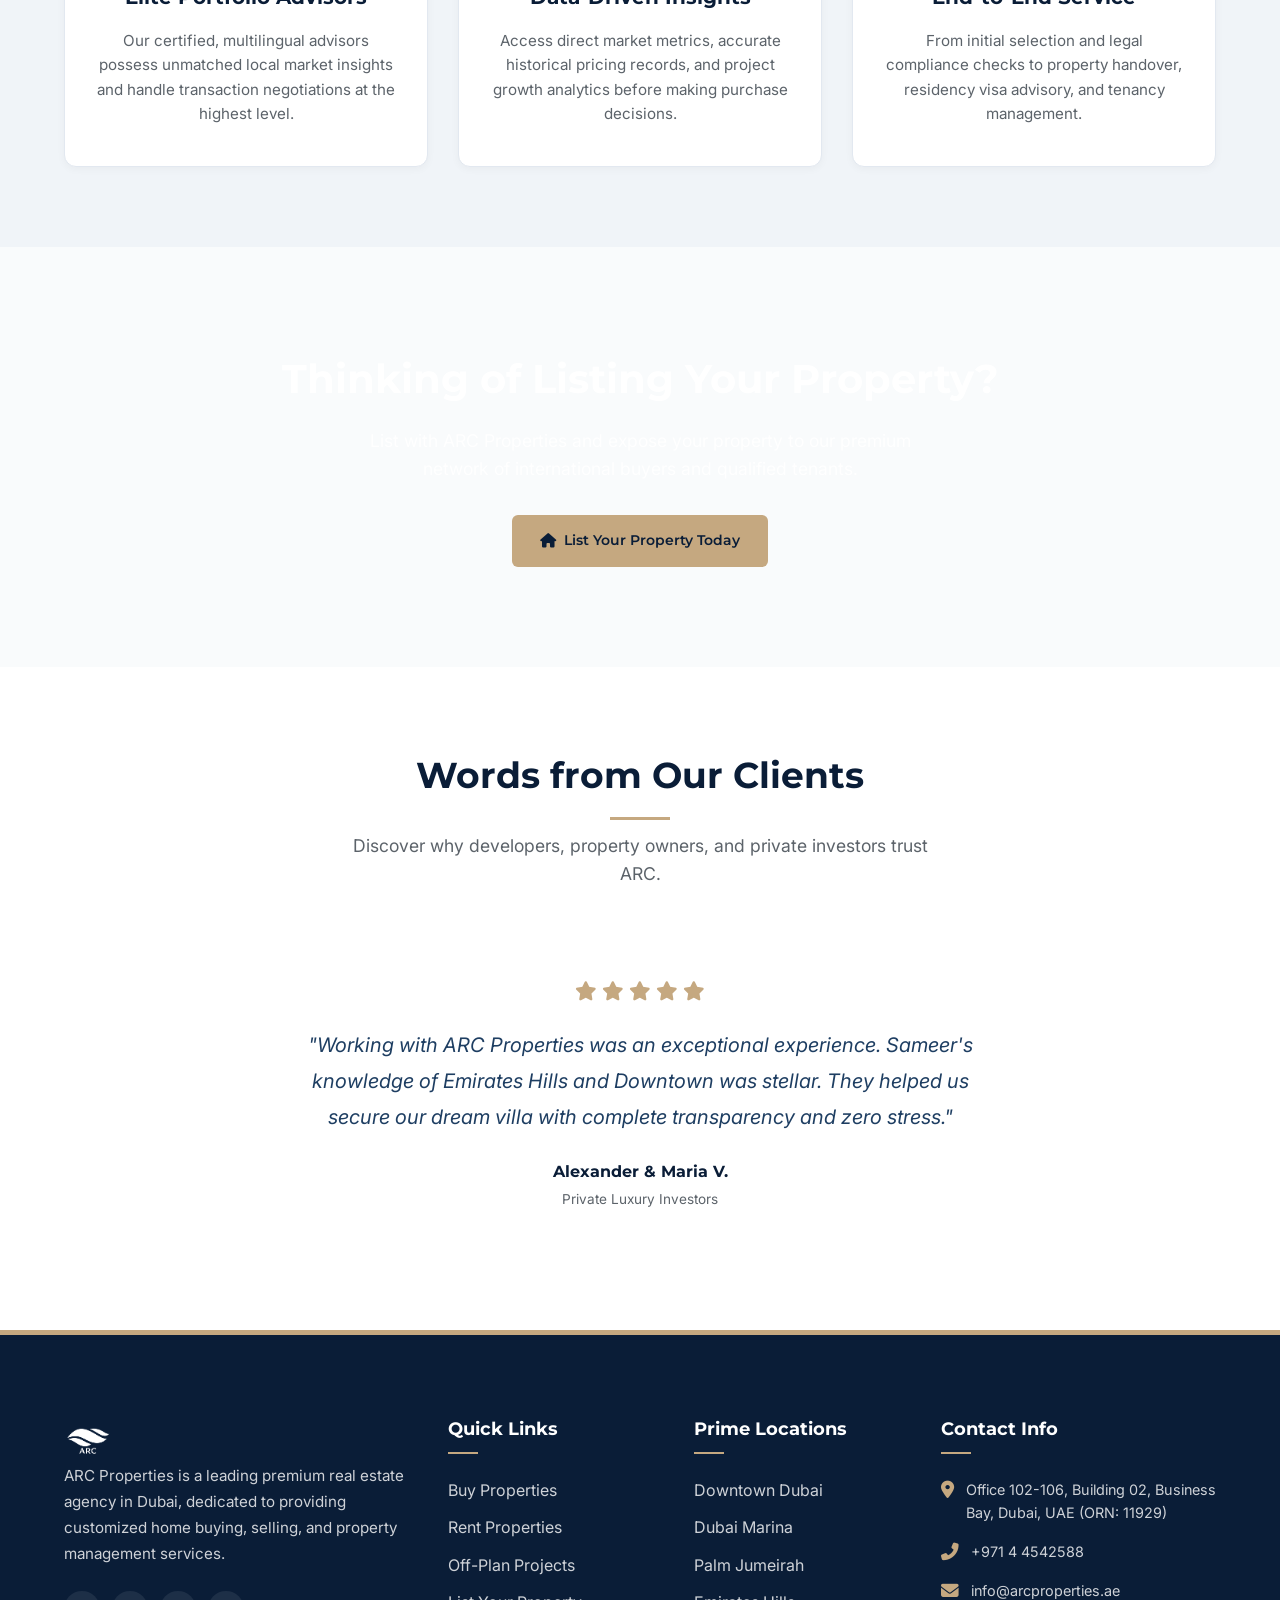
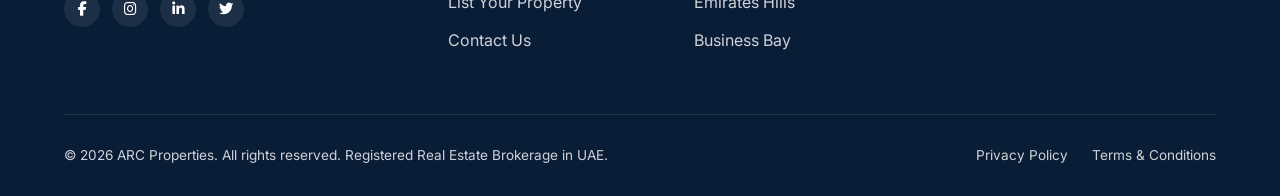
==== commit 21e806b9: "Add: branded 'About ARC Properties' writeup with corporate logo to the homepage" ====
--- a/index.html
+++ b/index.html
@@ -121,6 +121,43 @@
         </div>
     </section>
 
+    <!-- About ARC Properties Section -->
+    <section class="section about-section" id="about">
+        <div class="container">
+            <div class="about-grid">
+                <!-- Left: Branded Logo Wrapper -->
+                <div class="about-logo-wrapper">
+                    <img src="assets/logo.png" alt="ARC Properties Corporate Logo">
+                </div>
+                
+                <!-- Right: Branded Writeup -->
+                <div class="about-content">
+                    <h3>About ARC Properties</h3>
+                    <h2>Leading Luxury Real Estate Advisory in Dubai</h2>
+                    <p>ARC Properties is an elite boutique real estate brokerage and asset advisory firm based in Dubai, UAE (ORN: 11929). Established to deliver bespoke brokerage services, we cater to selective local and international property buyers seeking exceptional value and market security.</p>
+                    <p>Drawing inspiration from pioneering industry standards, we manage a premium portfolio of residential apartments, signature villas, off-plan penthouses, and commercial spaces across the UAE's most prestigious developments, including Palm Jumeirah, Emirates Hills, and Downtown Dubai.</p>
+                    
+                    <div class="about-bullets">
+                        <div class="about-bullet-item">
+                            <i class="fas fa-check-circle"></i> Complete Asset Valuation
+                        </div>
+                        <div class="about-bullet-item">
+                            <i class="fas fa-check-circle"></i> Off-Plan Allocations
+                        </div>
+                        <div class="about-bullet-item">
+                            <i class="fas fa-check-circle"></i> End-to-End Handover
+                        </div>
+                        <div class="about-bullet-item">
+                            <i class="fas fa-check-circle"></i> Certified RERA Brokers
+                        </div>
+                    </div>
+
+                    <a href="contact.html" class="btn btn-secondary"><i class="fas fa-handshake"></i> Partner With Us</a>
+                </div>
+            </div>
+        </div>
+    </section>
+
     <!-- Featured Properties Section -->
     <section class="section">
         <div class="container">
--- a/css/style.css
+++ b/css/style.css
@@ -339,8 +339,13 @@
     font-size: 0.75rem;
     text-transform: uppercase;
     letter-spacing: 1px;
+    color: var(--text-dark);
+    font-weight: 600;
+}
+
+/* Labels inside hero search widget are white (dark background) */
+.search-widget .form-group label {
     color: rgba(255, 255, 255, 0.8);
-    font-weight: 600;
 }
 
 .form-group select,
@@ -348,22 +353,36 @@
     width: 100%;
     padding: 12px;
     border-radius: var(--radius-sm);
-    border: 1px solid rgba(255, 255, 255, 0.2);
-    background: rgba(255, 255, 255, 0.1);
-    color: var(--bg-white);
+    border: 1px solid var(--border-color);
+    background: var(--bg-white);
+    color: var(--text-dark);
     font-family: var(--font-body);
     font-size: 0.9rem;
     outline: none;
     transition: var(--transition-smooth);
 }
 
-.form-group select option {
+/* Inside hero search widget: inputs use glassy white-on-dark style */
+.search-widget .form-group select,
+.search-widget .form-group input {
+    border: 1px solid rgba(255, 255, 255, 0.2);
+    background: rgba(255, 255, 255, 0.1);
+    color: var(--bg-white);
+}
+
+.search-widget .form-group select option {
     background-color: var(--primary-navy);
     color: var(--bg-white);
 }
 
 .form-group select:focus,
 .form-group input:focus {
+    border-color: var(--steel-blue);
+    background: var(--bg-white);
+}
+
+.search-widget .form-group select:focus,
+.search-widget .form-group input:focus {
     border-color: var(--gold);
     background: rgba(255, 255, 255, 0.2);
 }
@@ -1526,8 +1545,85 @@
     }
 }
 
+/* About Section Styles */
+.about-section {
+    background-color: var(--bg-white);
+}
+
+.about-grid {
+    display: grid;
+    grid-template-columns: 1fr 1.2fr;
+    gap: 60px;
+    align-items: center;
+}
+
+.about-logo-wrapper {
+    background-color: var(--bg-light);
+    border-radius: var(--radius-md);
+    padding: 60px;
+    display: flex;
+    align-items: center;
+    justify-content: center;
+    border: 1px solid var(--border-color);
+    box-shadow: var(--shadow-sm);
+}
+
+.about-logo-wrapper img {
+    max-height: 220px;
+    width: auto;
+}
+
+.about-content h3 {
+    font-size: 0.95rem;
+    color: var(--gold);
+    text-transform: uppercase;
+    letter-spacing: 2px;
+    margin-bottom: 12px;
+    font-weight: 600;
+}
+
+.about-content h2 {
+    font-size: 2.25rem;
+    margin-bottom: 20px;
+    line-height: 1.3;
+}
+
+.about-content p {
+    color: var(--text-muted);
+    font-size: 1.05rem;
+    margin-bottom: 24px;
+    line-height: 1.8;
+}
+
+.about-bullets {
+    display: grid;
+    grid-template-columns: 1fr 1fr;
+    gap: 16px;
+    margin-bottom: 30px;
+}
+
+.about-bullet-item {
+    display: flex;
+    align-items: center;
+    gap: 10px;
+    font-weight: 600;
+    color: var(--primary-navy);
+    font-size: 0.95rem;
+}
+
+.about-bullet-item i {
+    color: var(--gold);
+}
+
 /* Responsive Media Queries */
 @media (max-width: 1024px) {
+    .about-grid {
+        grid-template-columns: 1fr;
+        gap: 40px;
+    }
+    .about-logo-wrapper {
+        padding: 40px;
+    }
     .property-grid {
         grid-template-columns: repeat(2, 1fr);
     }
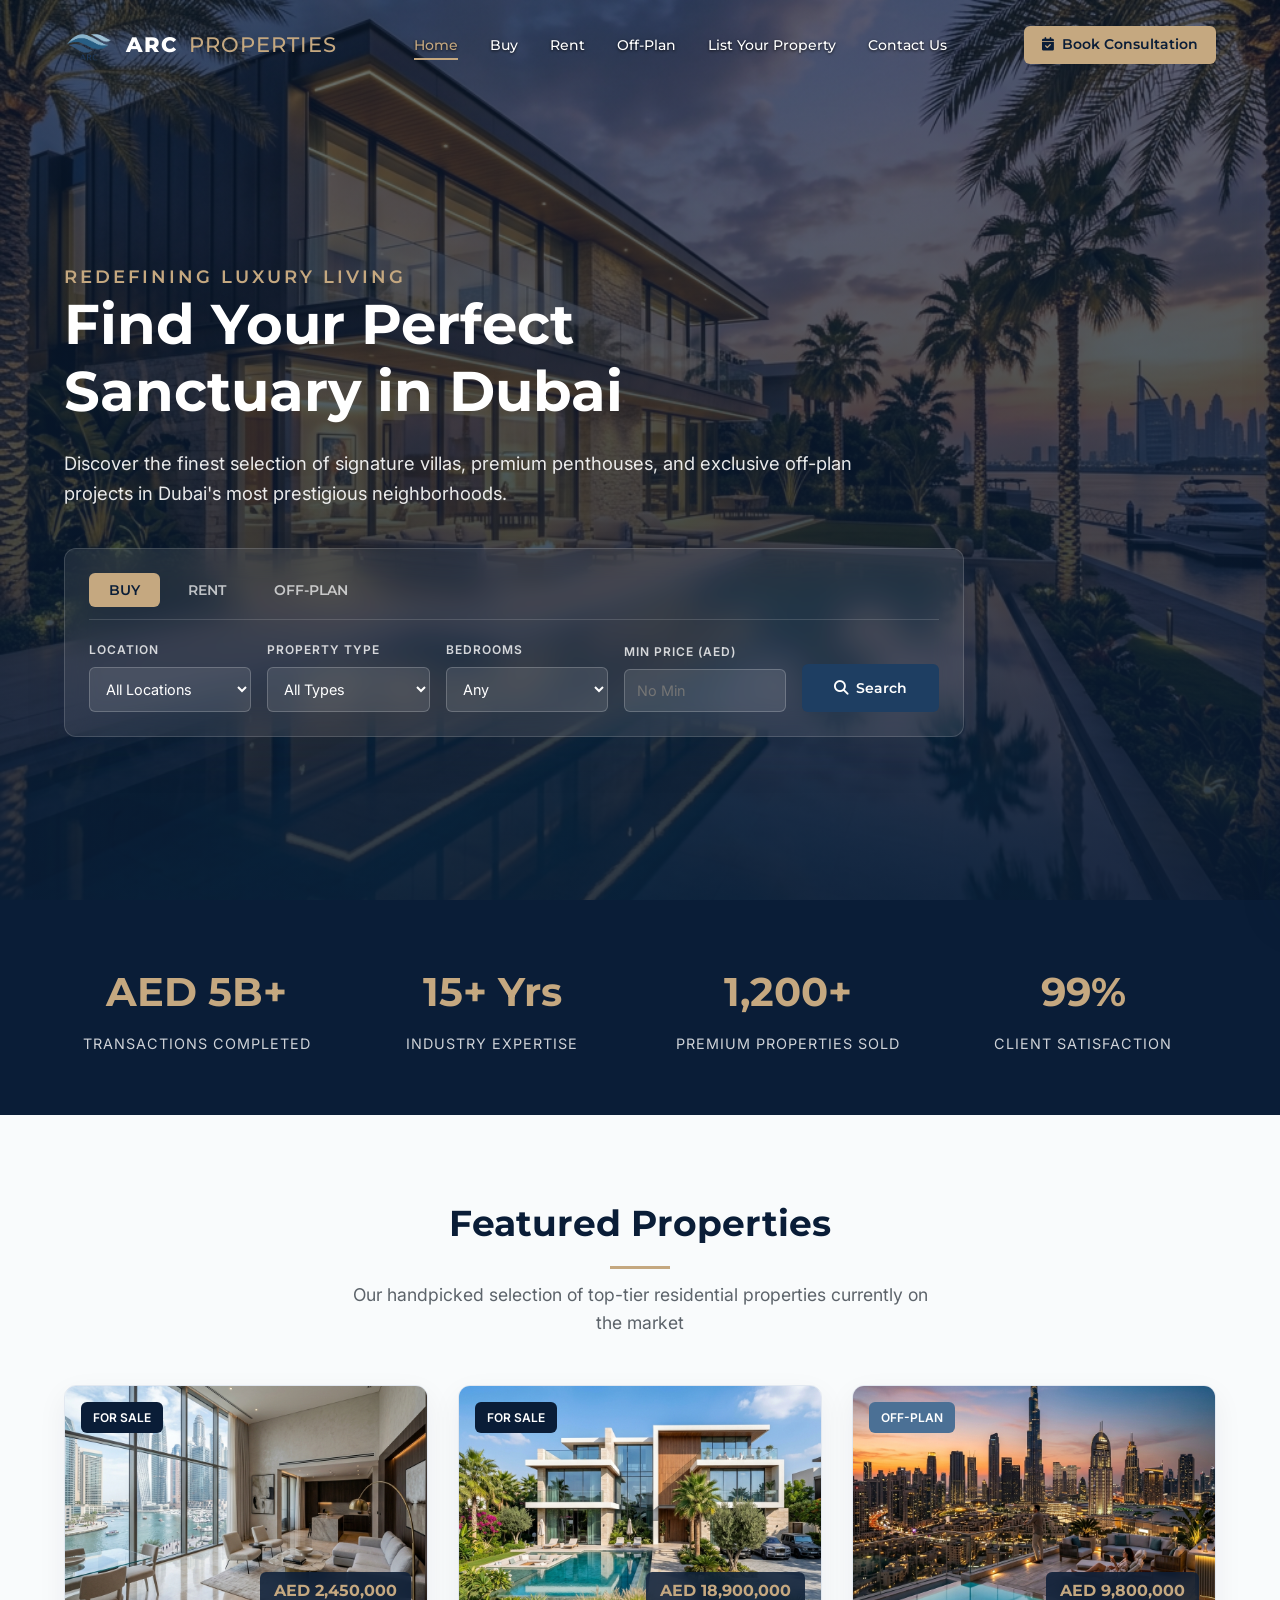
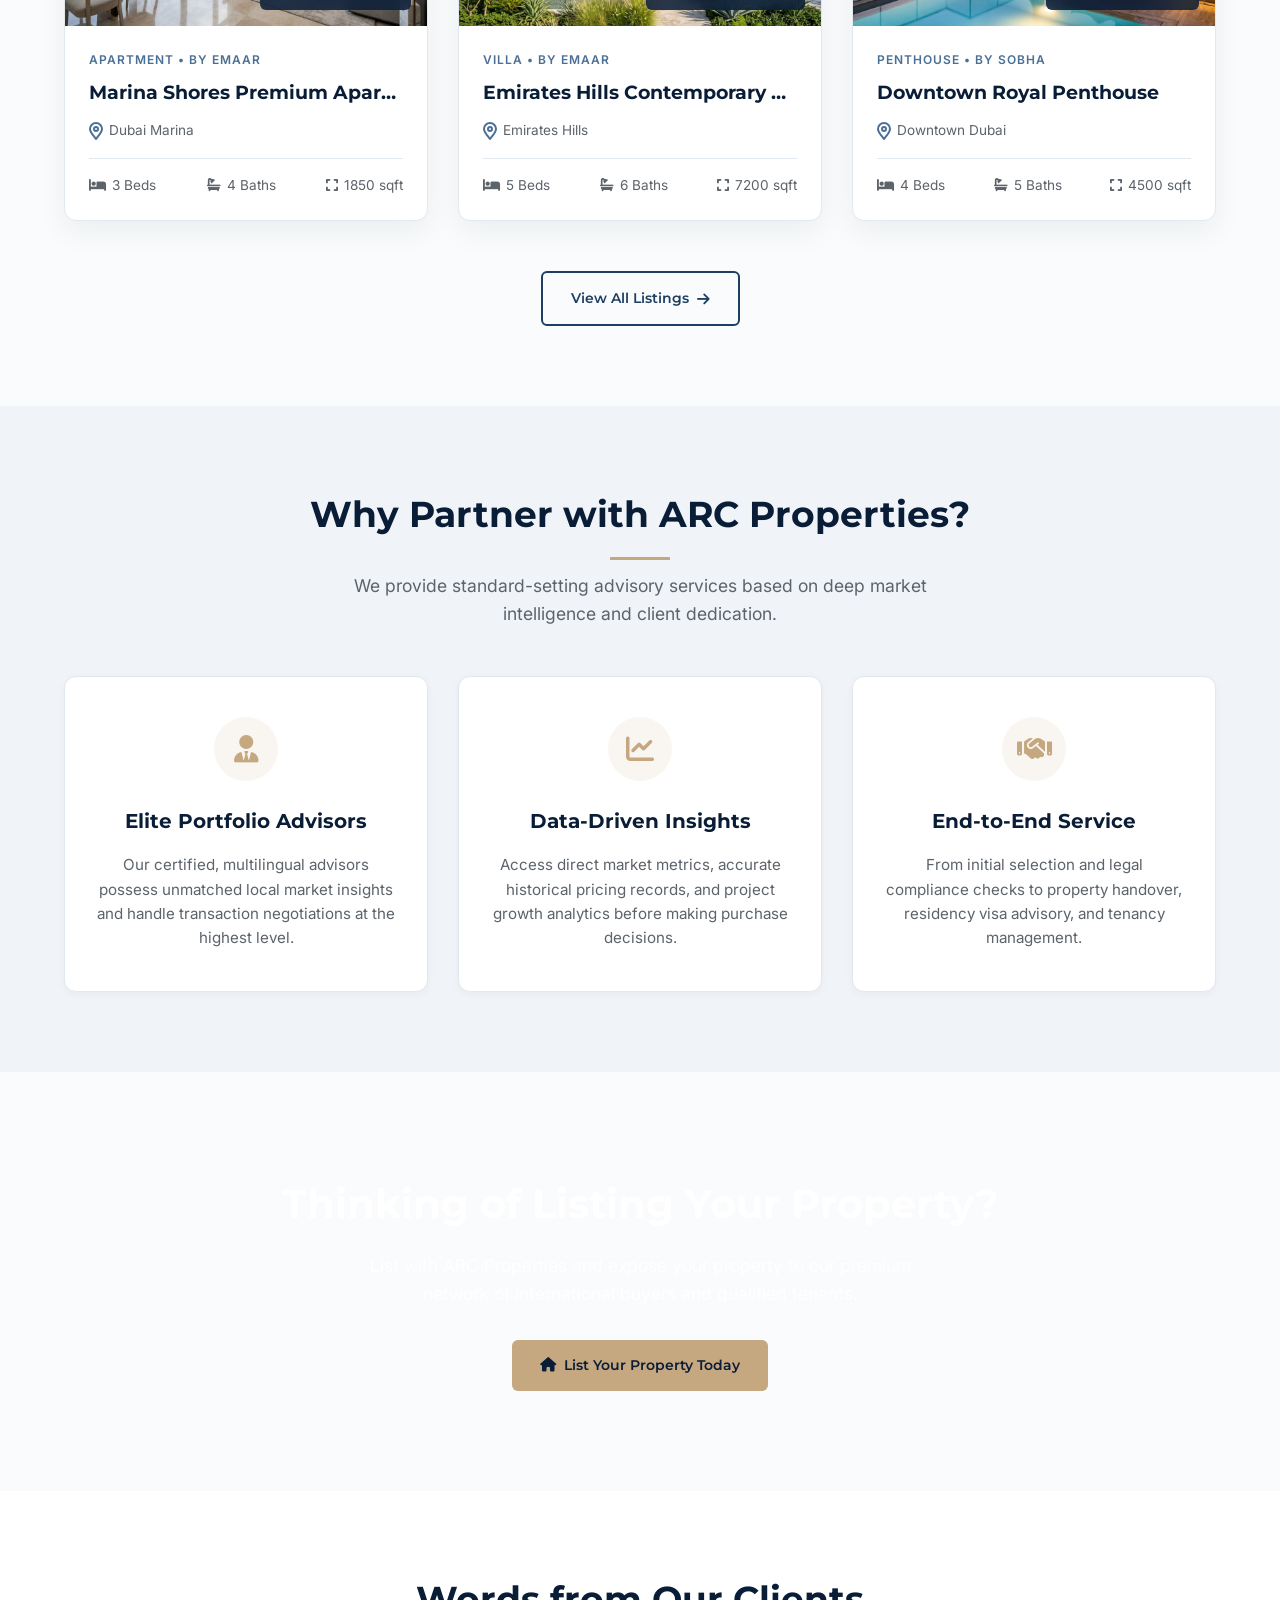
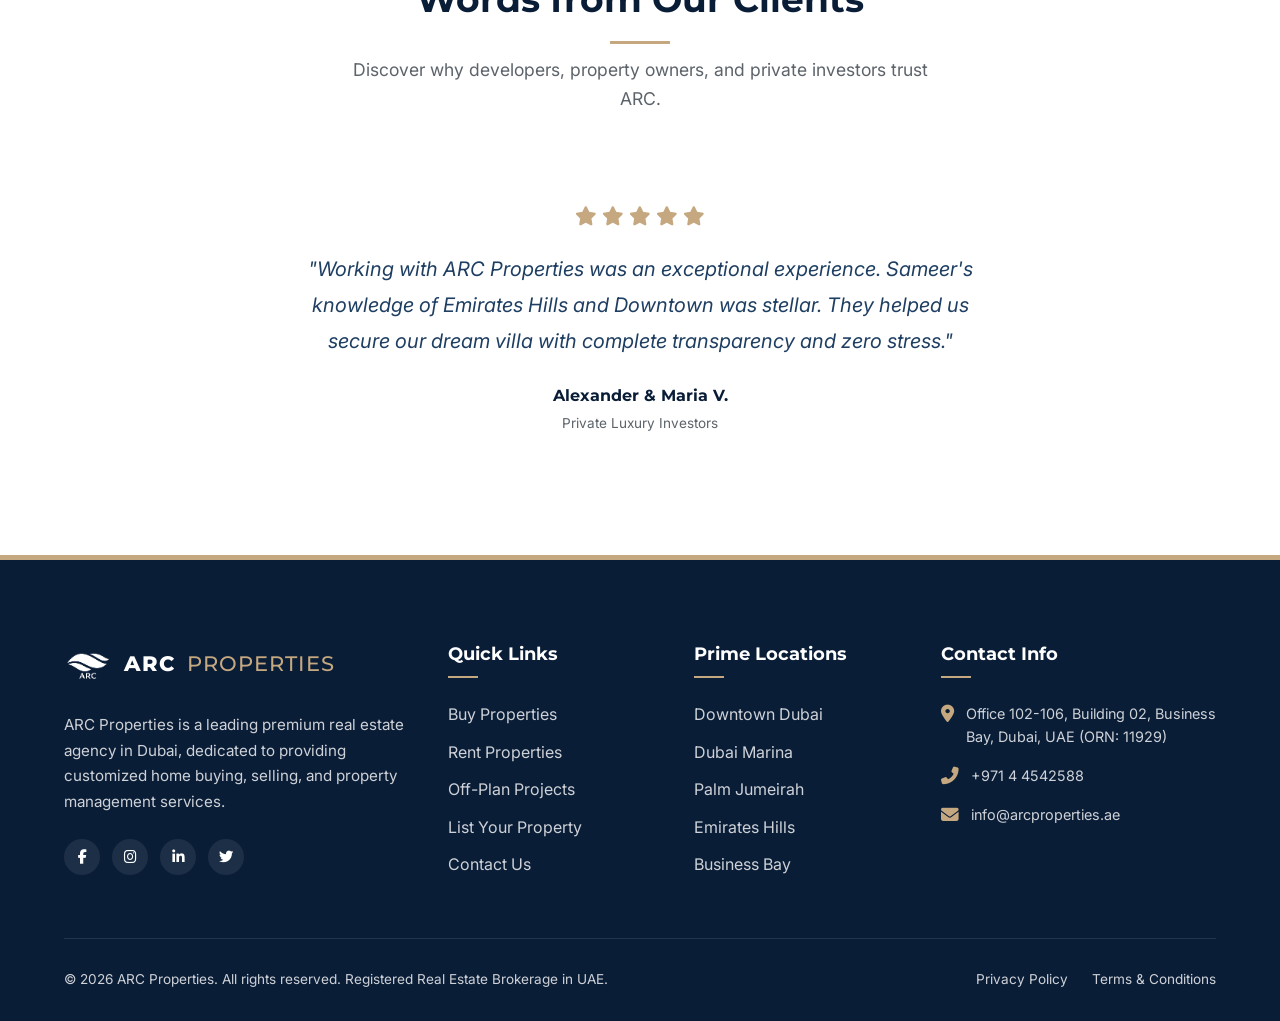
==== commit 7ceca405: "Update logo branding on navbar and footer: added 'ARC Properties' brand text next to the logo image," ====
--- a/index.html
+++ b/index.html
@@ -16,7 +16,8 @@
     <header class="header" id="header">
         <div class="container header-container">
             <a href="index.html" class="logo">
-                <img src="assets/logo.png" alt="ARC Properties Logo">
+                <img src="assets/logo.png" alt="ARC Properties Logo" class="logo-img">
+                ARC<span>PROPERTIES</span>
             </a>
             
             <nav>
@@ -121,43 +122,6 @@
         </div>
     </section>
 
-    <!-- About ARC Properties Section -->
-    <section class="section about-section" id="about">
-        <div class="container">
-            <div class="about-grid">
-                <!-- Left: Branded Logo Wrapper -->
-                <div class="about-logo-wrapper">
-                    <img src="assets/logo.png" alt="ARC Properties Corporate Logo">
-                </div>
-                
-                <!-- Right: Branded Writeup -->
-                <div class="about-content">
-                    <h3>About ARC Properties</h3>
-                    <h2>Leading Luxury Real Estate Advisory in Dubai</h2>
-                    <p>ARC Properties is an elite boutique real estate brokerage and asset advisory firm based in Dubai, UAE (ORN: 11929). Established to deliver bespoke brokerage services, we cater to selective local and international property buyers seeking exceptional value and market security.</p>
-                    <p>Drawing inspiration from pioneering industry standards, we manage a premium portfolio of residential apartments, signature villas, off-plan penthouses, and commercial spaces across the UAE's most prestigious developments, including Palm Jumeirah, Emirates Hills, and Downtown Dubai.</p>
-                    
-                    <div class="about-bullets">
-                        <div class="about-bullet-item">
-                            <i class="fas fa-check-circle"></i> Complete Asset Valuation
-                        </div>
-                        <div class="about-bullet-item">
-                            <i class="fas fa-check-circle"></i> Off-Plan Allocations
-                        </div>
-                        <div class="about-bullet-item">
-                            <i class="fas fa-check-circle"></i> End-to-End Handover
-                        </div>
-                        <div class="about-bullet-item">
-                            <i class="fas fa-check-circle"></i> Certified RERA Brokers
-                        </div>
-                    </div>
-
-                    <a href="contact.html" class="btn btn-secondary"><i class="fas fa-handshake"></i> Partner With Us</a>
-                </div>
-            </div>
-        </div>
-    </section>
-
     <!-- Featured Properties Section -->
     <section class="section">
         <div class="container">
@@ -256,8 +220,9 @@
         <div class="container">
             <div class="footer-grid">
                 <div class="footer-about">
-                    <a href="index.html" class="logo">
-                        <img src="assets/logo.png" alt="ARC Properties Logo">
+                    <a href="index.html" class="logo" style="margin-bottom: 1.5rem;">
+                        <img src="assets/logo.png" alt="ARC Properties Logo" class="logo-img">
+                        ARC<span>PROPERTIES</span>
                     </a>
                     <p>ARC Properties is a leading premium real estate agency in Dubai, dedicated to providing customized home buying, selling, and property management services.</p>
                     <div class="footer-socials">
--- a/css/style.css
+++ b/css/style.css
@@ -177,6 +177,22 @@
     align-items: center;
 }
 
+.logo {
+    display: flex;
+    align-items: center;
+    gap: 12px;
+    font-family: var(--font-heading);
+    font-weight: 800;
+    font-size: 1.3rem;
+    color: var(--bg-white);
+    letter-spacing: 1px;
+}
+
+.logo span {
+    color: var(--gold);
+    font-weight: 500;
+}
+
 .logo img {
     height: 50px;
     width: auto;
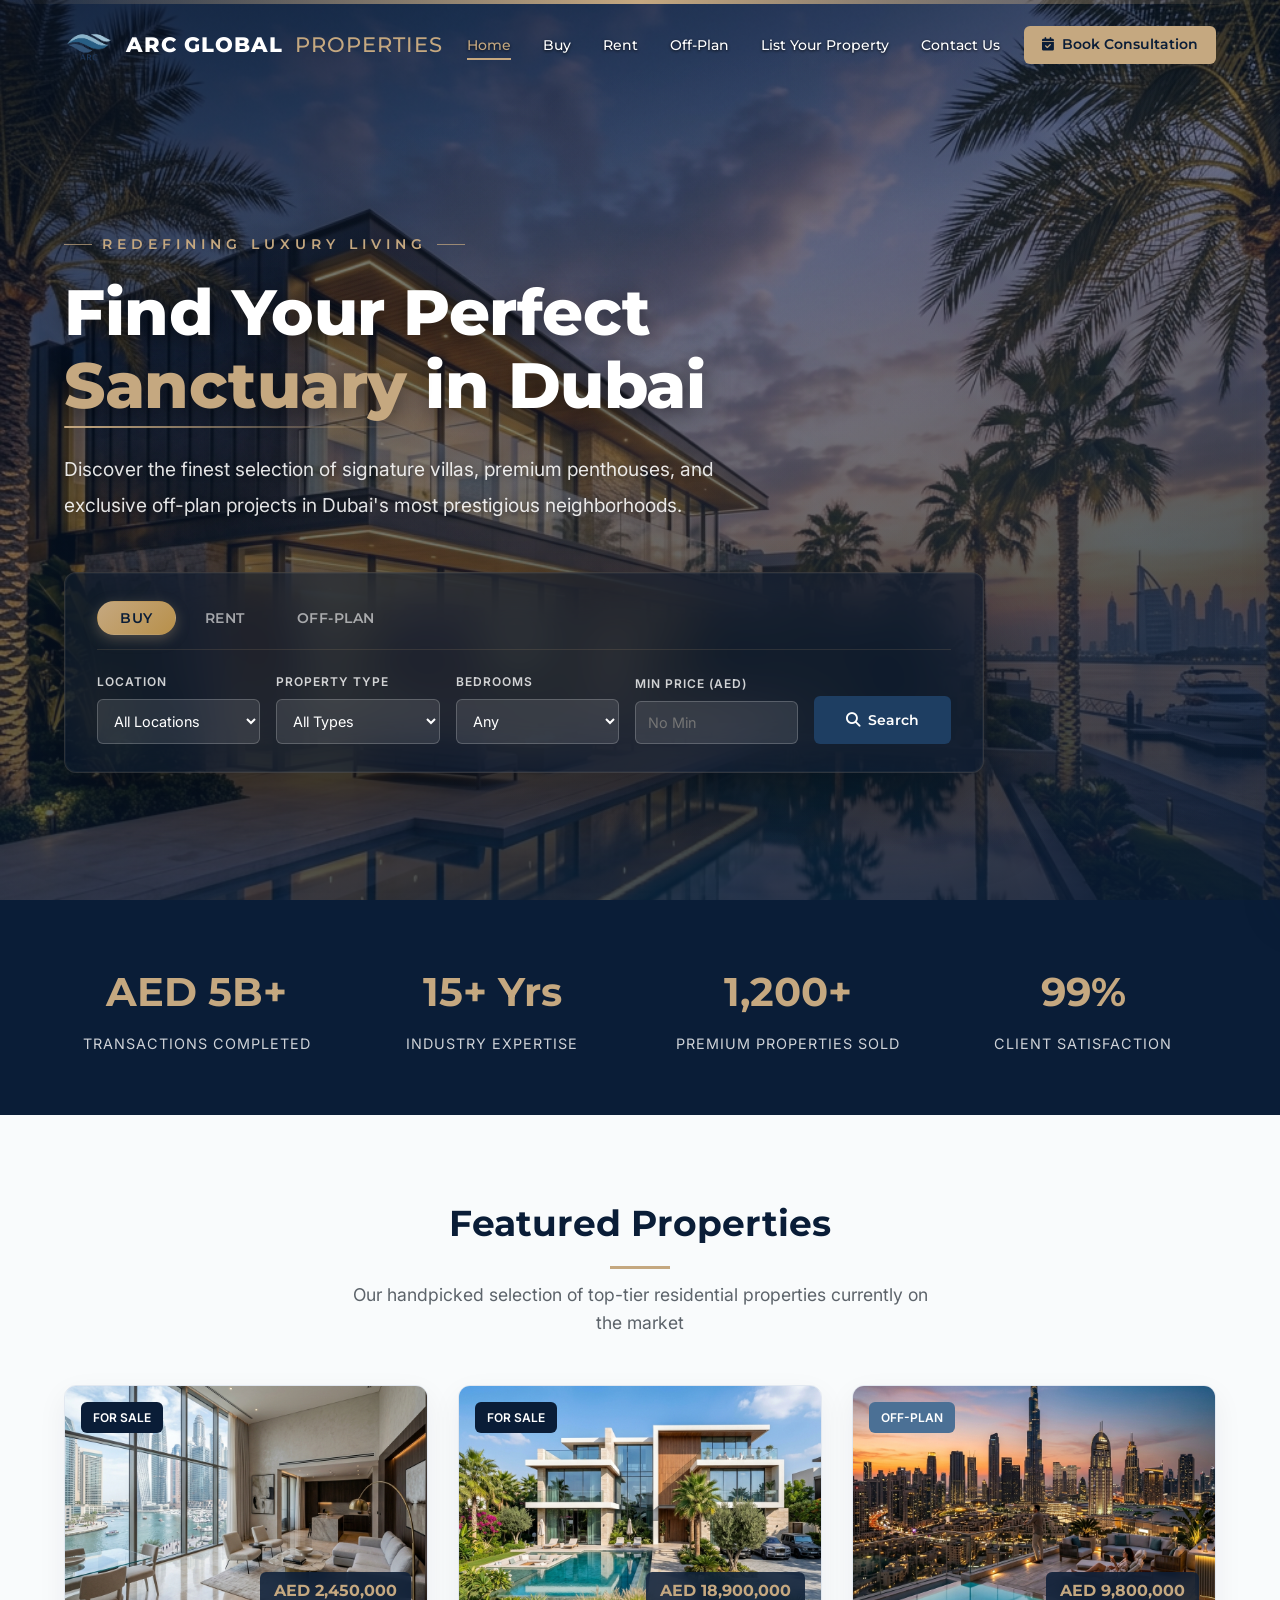
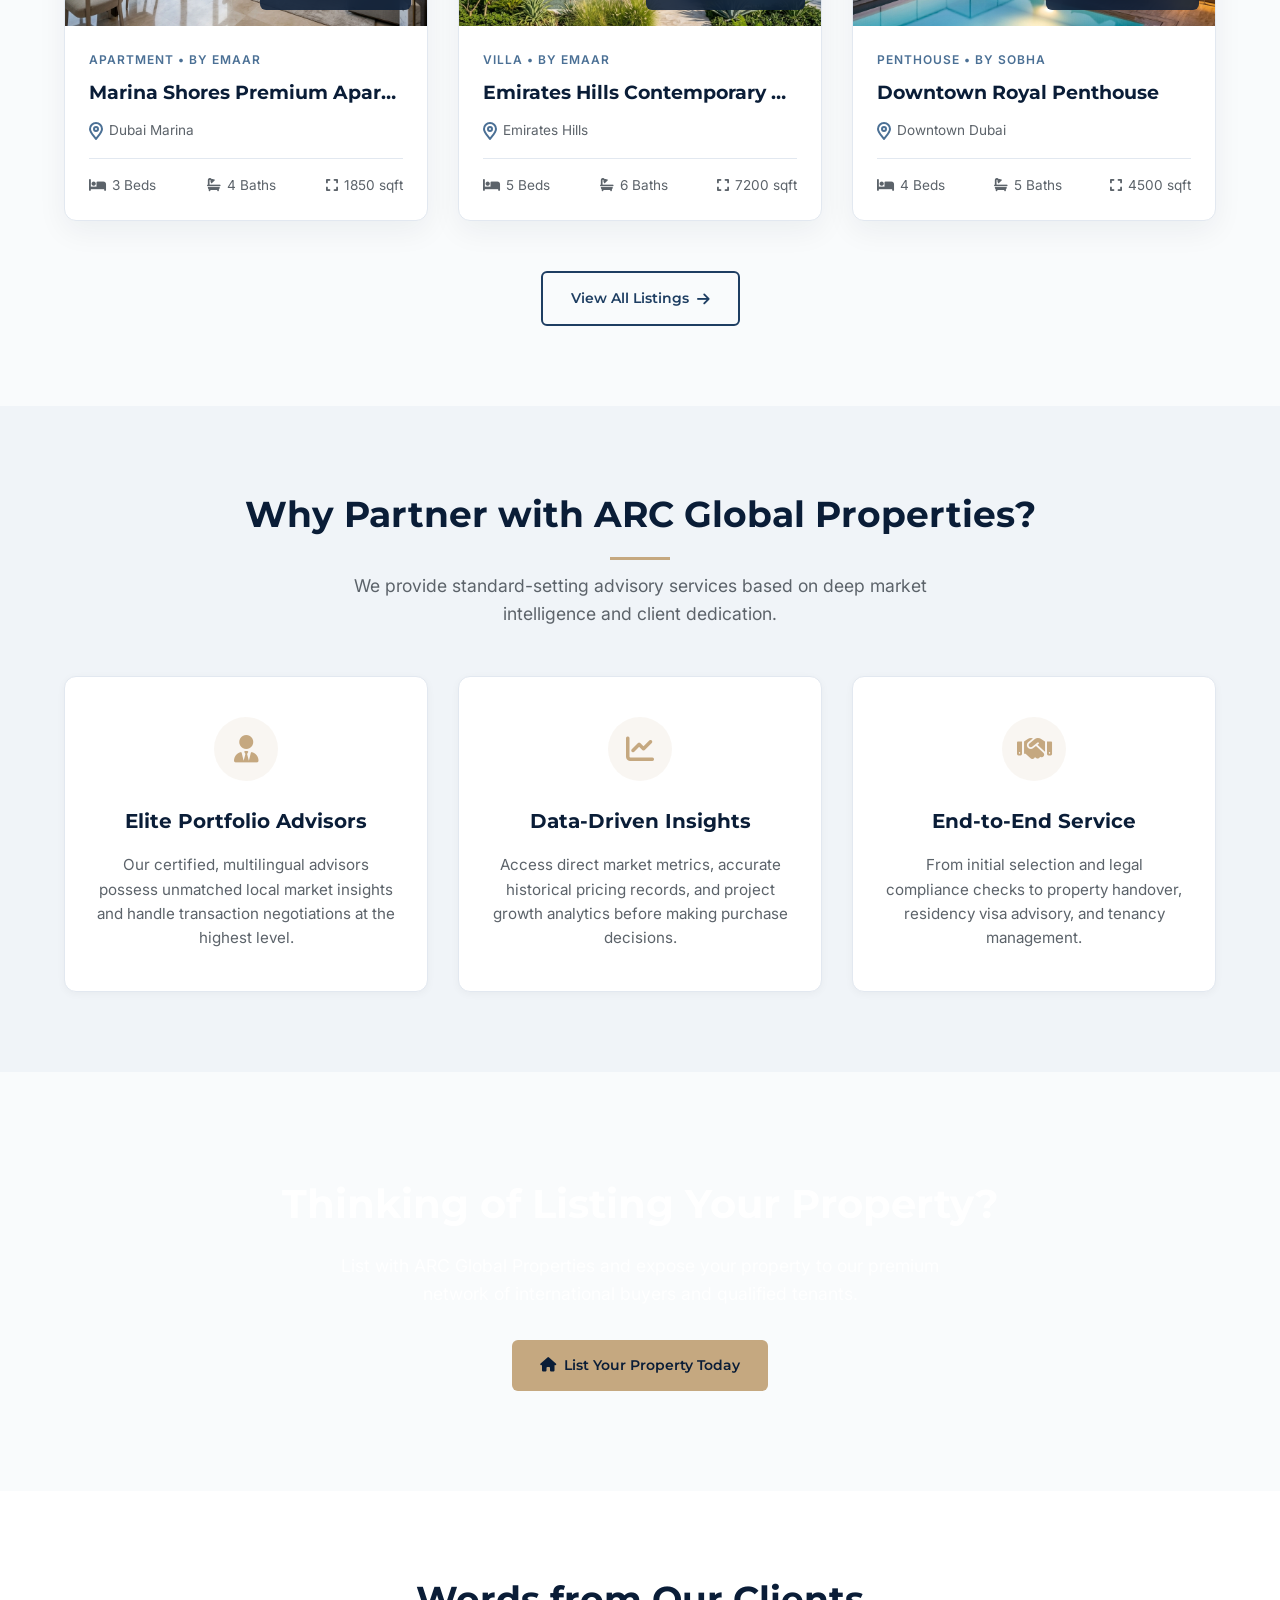
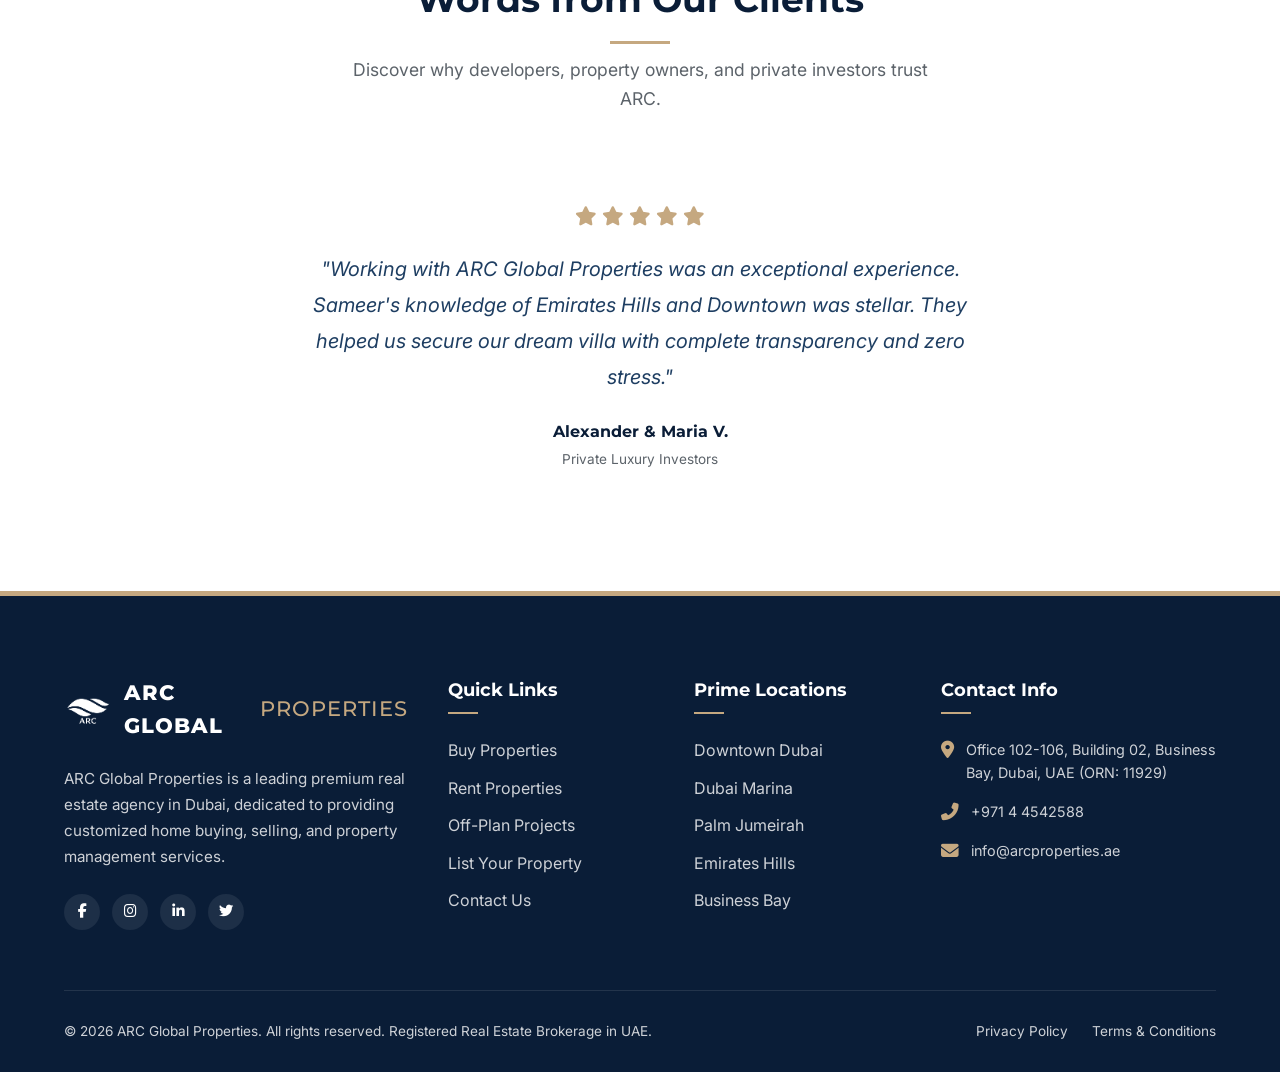
==== commit 5911c788: "feat: rebrand to ARC Global Properties + premium hero section" ====
--- a/index.html
+++ b/index.html
@@ -3,8 +3,10 @@
 <head>
     <meta charset="UTF-8">
     <meta name="viewport" content="width=device-width, initial-scale=1.0">
-    <title>ARC Properties | Premium Real Estate Agency in Dubai</title>
-    <meta name="description" content="Explore luxury apartments, villas, and off-plan projects in Dubai with ARC Properties. Buy, rent, or list your property with the leading real estate agency in UAE.">
+    <title>ARC Global Properties | Premium Real Estate Agency in Dubai</title>
+    <meta name="description" content="Explore luxury apartments, villas, and off-plan projects in Dubai with ARC Global Properties. Buy, rent, or list your property with the leading real estate agency in UAE.">
+    <!-- Favicon / Tab Icon -->
+    <link rel="shortcut icon" href="assets/logo.png" type="image/png">
     <!-- FontAwesome for Premium Icons -->
     <link rel="stylesheet" href="https://cdnjs.cloudflare.com/ajax/libs/font-awesome/6.4.0/css/all.min.css">
     <!-- Stylesheet -->
@@ -16,8 +18,8 @@
     <header class="header" id="header">
         <div class="container header-container">
             <a href="index.html" class="logo">
-                <img src="assets/logo.png" alt="ARC Properties Logo" class="logo-img">
-                ARC<span>PROPERTIES</span>
+                <img src="assets/logo.png" alt="ARC Global Properties Logo" class="logo-img">
+                ARC GLOBAL<span>PROPERTIES</span>
             </a>
             
             <nav>
@@ -43,10 +45,10 @@
 
     <!-- Hero Section -->
     <section class="hero">
-        <div class="container">
+        <div class="container" style="position: relative; z-index: 2;">
             <div class="hero-content">
                 <span class="hero-subtitle">Redefining Luxury Living</span>
-                <h1 class="hero-title">Find Your Perfect Sanctuary in Dubai</h1>
+                <h1 class="hero-title">Find Your Perfect <span class="text-gold">Sanctuary</span> in Dubai</h1>
                 <p class="hero-desc">Discover the finest selection of signature villas, premium penthouses, and exclusive off-plan projects in Dubai's most prestigious neighborhoods.</p>
             </div>
 
@@ -149,7 +151,7 @@
     <section class="section why-us">
         <div class="container">
             <div class="section-title">
-                <h2>Why Partner with ARC Properties?</h2>
+                <h2>Why Partner with ARC Global Properties?</h2>
                 <p>We provide standard-setting advisory services based on deep market intelligence and client dedication.</p>
             </div>
 
@@ -185,7 +187,7 @@
     <section class="cta-banner">
         <div class="container cta-content">
             <h2>Thinking of Listing Your Property?</h2>
-            <p>List with ARC Properties and expose your property to our premium network of international buyers and qualified tenants.</p>
+            <p>List with ARC Global Properties and expose your property to our premium network of international buyers and qualified tenants.</p>
             <a href="list-property.html" class="btn btn-primary"><i class="fas fa-home"></i> List Your Property Today</a>
         </div>
     </section>
@@ -206,7 +208,7 @@
                     <i class="fas fa-star"></i>
                     <i class="fas fa-star"></i>
                 </div>
-                <p class="testimonial-text">"Working with ARC Properties was an exceptional experience. Sameer's knowledge of Emirates Hills and Downtown was stellar. They helped us secure our dream villa with complete transparency and zero stress."</p>
+                <p class="testimonial-text">"Working with ARC Global Properties was an exceptional experience. Sameer's knowledge of Emirates Hills and Downtown was stellar. They helped us secure our dream villa with complete transparency and zero stress."</p>
                 <div class="testimonial-author">
                     <h4>Alexander &amp; Maria V.</h4>
                     <p>Private Luxury Investors</p>
@@ -221,10 +223,10 @@
             <div class="footer-grid">
                 <div class="footer-about">
                     <a href="index.html" class="logo" style="margin-bottom: 1.5rem;">
-                        <img src="assets/logo.png" alt="ARC Properties Logo" class="logo-img">
-                        ARC<span>PROPERTIES</span>
+                        <img src="assets/logo.png" alt="ARC Global Properties Logo" class="logo-img">
+                        ARC GLOBAL<span>PROPERTIES</span>
                     </a>
-                    <p>ARC Properties is a leading premium real estate agency in Dubai, dedicated to providing customized home buying, selling, and property management services.</p>
+                    <p>ARC Global Properties is a leading premium real estate agency in Dubai, dedicated to providing customized home buying, selling, and property management services.</p>
                     <div class="footer-socials">
                         <a href="#" class="social-icon"><i class="fab fa-facebook-f"></i></a>
                         <a href="#" class="social-icon"><i class="fab fa-instagram"></i></a>
@@ -275,7 +277,7 @@
             </div>
 
             <div class="footer-bottom">
-                <p>&copy; 2026 ARC Properties. All rights reserved. Registered Real Estate Brokerage in UAE.</p>
+                <p>&copy; 2026 ARC Global Properties. All rights reserved. Registered Real Estate Brokerage in UAE.</p>
                 <div class="footer-bottom-links">
                     <a href="#">Privacy Policy</a>
                     <a href="#">Terms &amp; Conditions</a>
--- a/css/style.css
+++ b/css/style.css
@@ -262,80 +262,160 @@
     min-height: 100vh;
     display: flex;
     align-items: center;
-    background-image: linear-gradient(rgba(10, 29, 55, 0.6), rgba(10, 29, 55, 0.85)), url('../assets/hero-bg.png');
+    background-image: 
+        linear-gradient(160deg, rgba(5, 15, 35, 0.75) 0%, rgba(10, 29, 55, 0.5) 40%, rgba(10, 29, 55, 0.88) 100%),
+        url('../assets/hero-bg.png');
     background-size: cover;
-    background-position: center;
+    background-position: center top;
+    background-attachment: fixed;
     color: var(--bg-white);
     padding-top: 100px;
     overflow: hidden;
 }
 
+/* Animated shimmer overlay */
+.hero::before {
+    content: '';
+    position: absolute;
+    inset: 0;
+    background: radial-gradient(ellipse at 70% 50%, rgba(197, 168, 128, 0.08) 0%, transparent 65%);
+    pointer-events: none;
+    z-index: 1;
+    animation: heroShimmer 8s ease-in-out infinite alternate;
+}
+
+/* Diagonal gold accent line */
+.hero::after {
+    content: '';
+    position: absolute;
+    top: 0;
+    left: 0;
+    right: 0;
+    height: 4px;
+    background: linear-gradient(90deg, transparent, var(--gold), transparent);
+    z-index: 2;
+}
+
+@keyframes heroShimmer {
+    from { opacity: 0.6; transform: scale(1); }
+    to   { opacity: 1;   transform: scale(1.04); }
+}
+
 .hero-content {
-    max-width: 800px;
-    margin-bottom: 40px;
+    max-width: 820px;
+    margin-bottom: 48px;
     animation: fadeInUp 1s ease;
+    position: relative;
+    z-index: 2;
 }
 
 .hero-subtitle {
     font-family: var(--font-heading);
-    font-size: 1.1rem;
+    font-size: 0.85rem;
     text-transform: uppercase;
-    letter-spacing: 3px;
-    color: var(--gold);
-    margin-bottom: 16px;
+    letter-spacing: 5px;
+    color: var(--gold);
+    margin-bottom: 20px;
     font-weight: 600;
+    display: inline-flex;
+    align-items: center;
+    gap: 10px;
+}
+
+.hero-subtitle::before,
+.hero-subtitle::after {
+    content: '';
+    display: inline-block;
+    width: 28px;
+    height: 1px;
+    background-color: var(--gold);
+    opacity: 0.7;
 }
 
 .hero-title {
-    font-size: 3.5rem;
-    line-height: 1.2;
-    color: var(--bg-white);
-    margin-bottom: 24px;
+    font-size: 4rem;
+    line-height: 1.15;
+    color: var(--bg-white);
+    margin-bottom: 28px;
+    text-shadow: 0 4px 24px rgba(0, 0, 0, 0.5);
+    font-weight: 800;
+    letter-spacing: -0.5px;
+}
+
+/* Gold highlight word in hero title */
+.text-gold {
+    color: var(--gold);
+    position: relative;
+}
+
+.text-gold::after {
+    content: '';
+    position: absolute;
+    bottom: -4px;
+    left: 0;
+    width: 100%;
+    height: 2px;
+    background: linear-gradient(90deg, var(--gold), transparent);
+    border-radius: 2px;
 }
 
 .hero-desc {
-    font-size: 1.15rem;
-    color: rgba(255, 255, 255, 0.9);
-    margin-bottom: 32px;
+    font-size: 1.2rem;
+    color: rgba(255, 255, 255, 0.88);
+    margin-bottom: 36px;
+    line-height: 1.9;
+    max-width: 680px;
+    text-shadow: 0 1px 6px rgba(0,0,0,0.3);
 }
 
 /* Unified Search Widget */
 .search-widget {
-    background: rgba(255, 255, 255, 0.08);
-    backdrop-filter: blur(16px);
-    border: 1px solid rgba(255, 255, 255, 0.15);
+    background: rgba(8, 22, 45, 0.55);
+    backdrop-filter: blur(24px);
+    -webkit-backdrop-filter: blur(24px);
+    border: 1px solid rgba(197, 168, 128, 0.18);
     border-radius: var(--radius-md);
-    padding: 24px;
+    padding: 28px 32px;
     width: 100%;
-    max-width: 900px;
-    box-shadow: var(--shadow-lg);
+    max-width: 920px;
+    box-shadow: 0 32px 80px rgba(0,0,0,0.45), 0 0 0 1px rgba(255,255,255,0.04) inset;
     animation: fadeInUp 1.2s ease;
+    position: relative;
+    z-index: 2;
 }
 
 .search-tabs {
     display: flex;
-    gap: 8px;
-    margin-bottom: 20px;
-    border-bottom: 1px solid rgba(255, 255, 255, 0.15);
-    padding-bottom: 12px;
+    gap: 6px;
+    margin-bottom: 22px;
+    border-bottom: 1px solid rgba(197, 168, 128, 0.15);
+    padding-bottom: 14px;
 }
 
 .search-tab {
     background: transparent;
-    border: none;
-    color: rgba(255, 255, 255, 0.7);
+    border: 1px solid transparent;
+    color: rgba(255, 255, 255, 0.6);
     font-family: var(--font-heading);
     font-weight: 600;
-    font-size: 0.9rem;
-    padding: 8px 20px;
+    font-size: 0.85rem;
+    padding: 8px 22px;
     cursor: pointer;
-    border-radius: var(--radius-sm);
-    transition: var(--transition-smooth);
+    border-radius: 50px;
+    transition: var(--transition-smooth);
+    letter-spacing: 0.5px;
+}
+
+.search-tab:hover {
+    color: var(--gold);
+    border-color: rgba(197, 168, 128, 0.3);
 }
 
 .search-tab.active {
-    background-color: var(--gold);
+    background: linear-gradient(135deg, var(--gold), #b8904a);
+    border-color: transparent;
     color: var(--primary-navy);
+    box-shadow: 0 4px 14px rgba(197, 168, 128, 0.35);
 }
 
 .search-form {
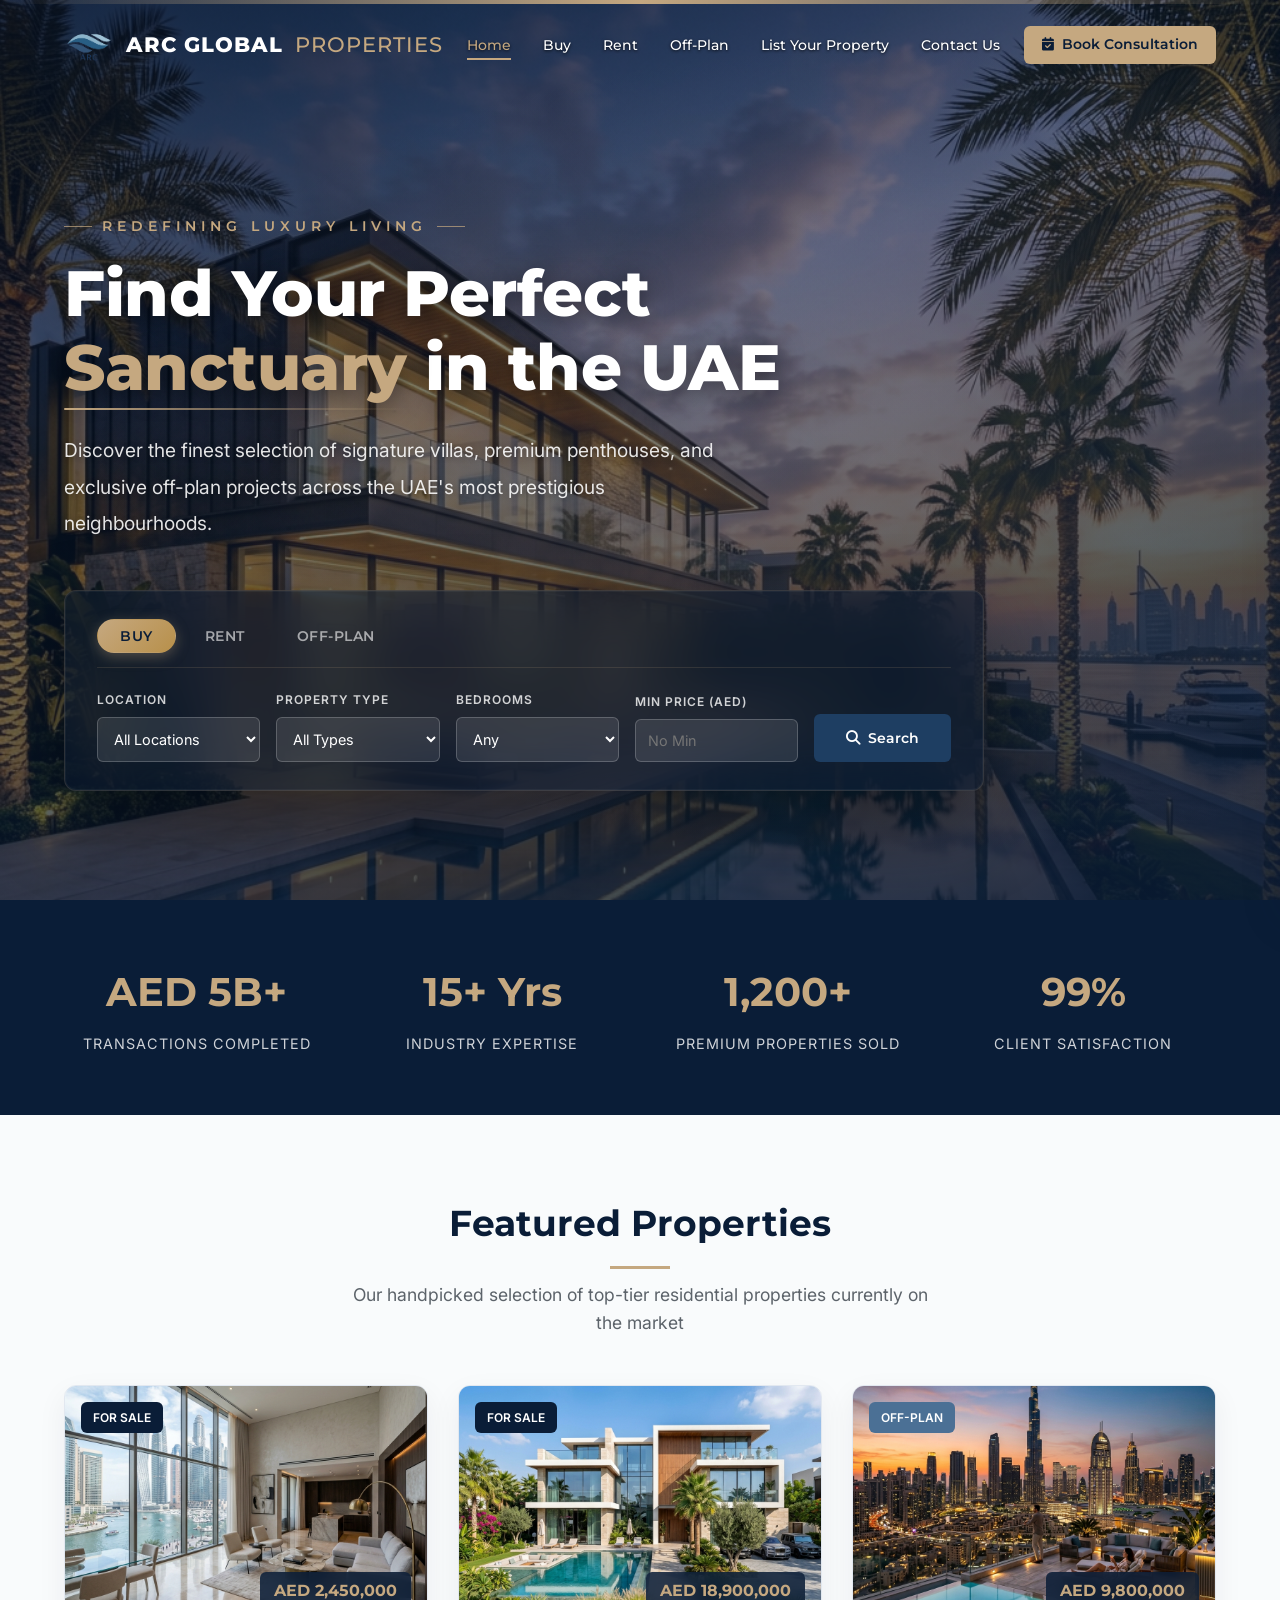
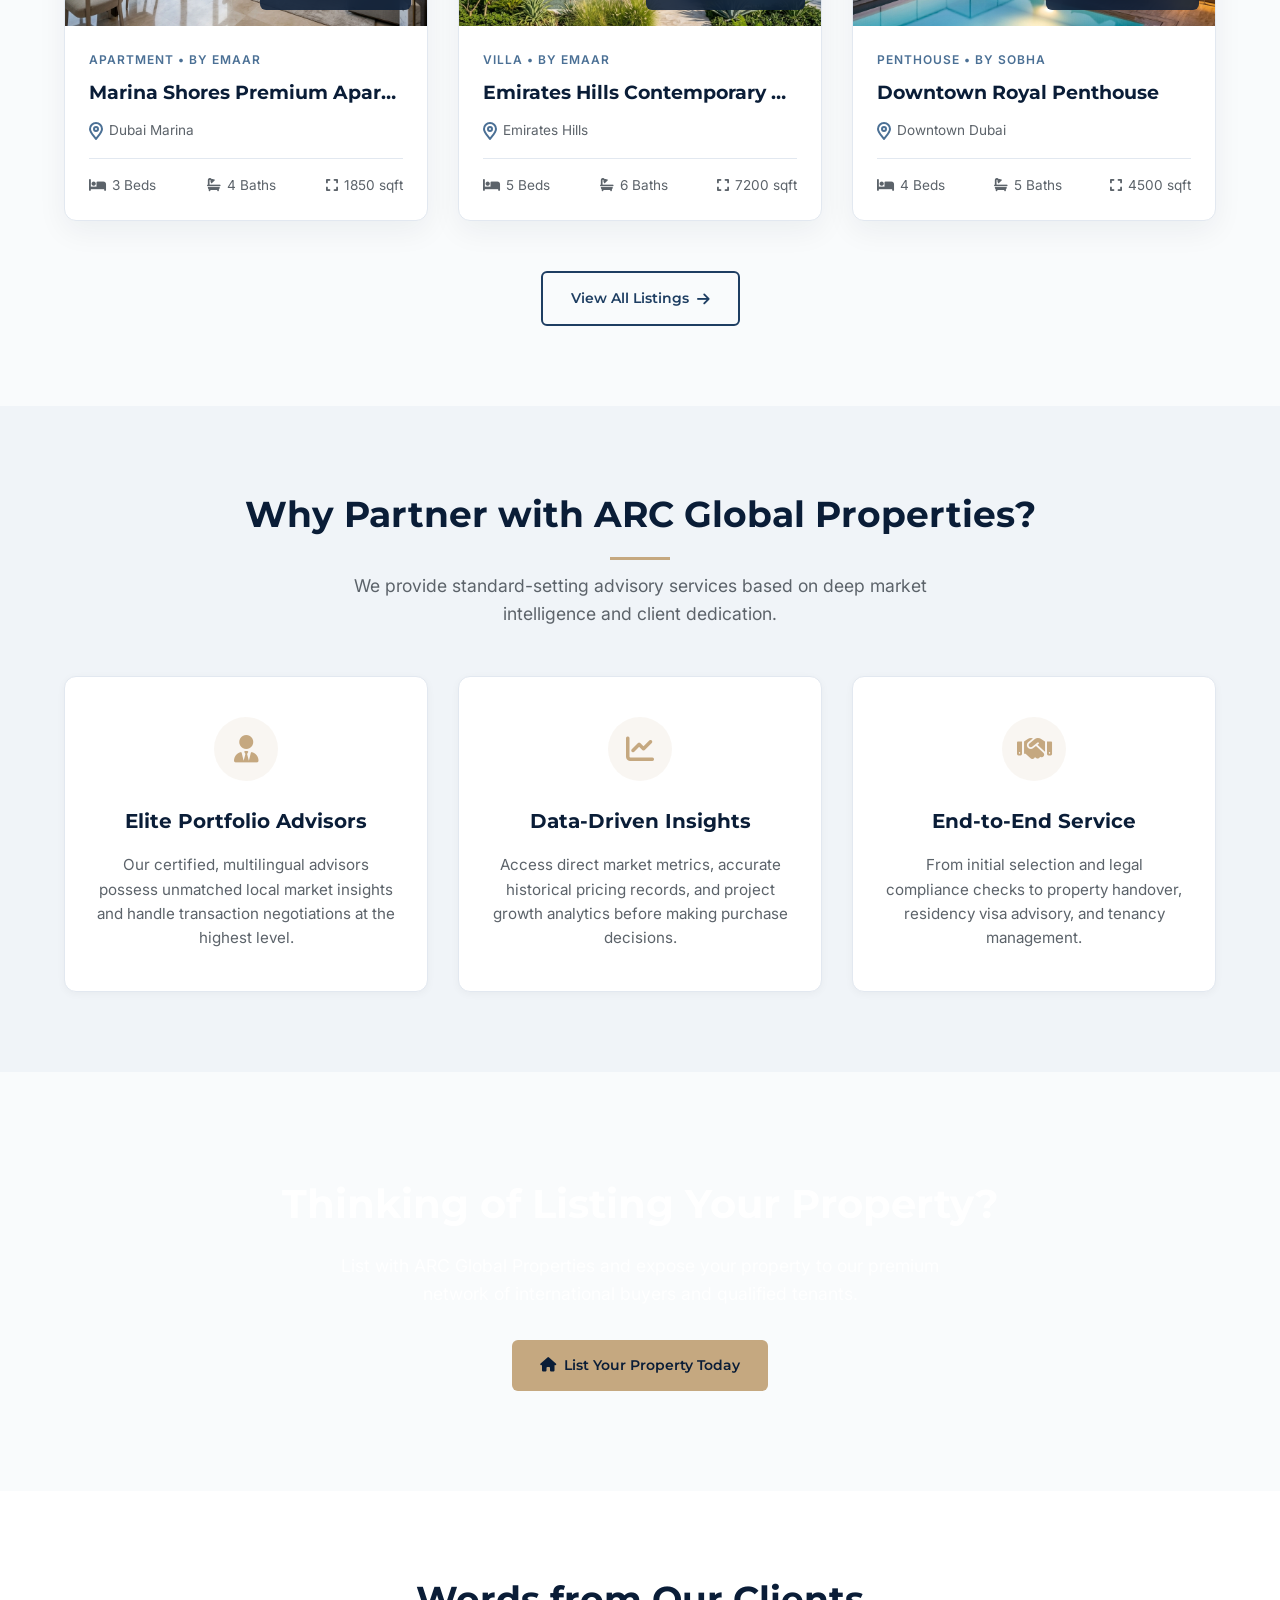
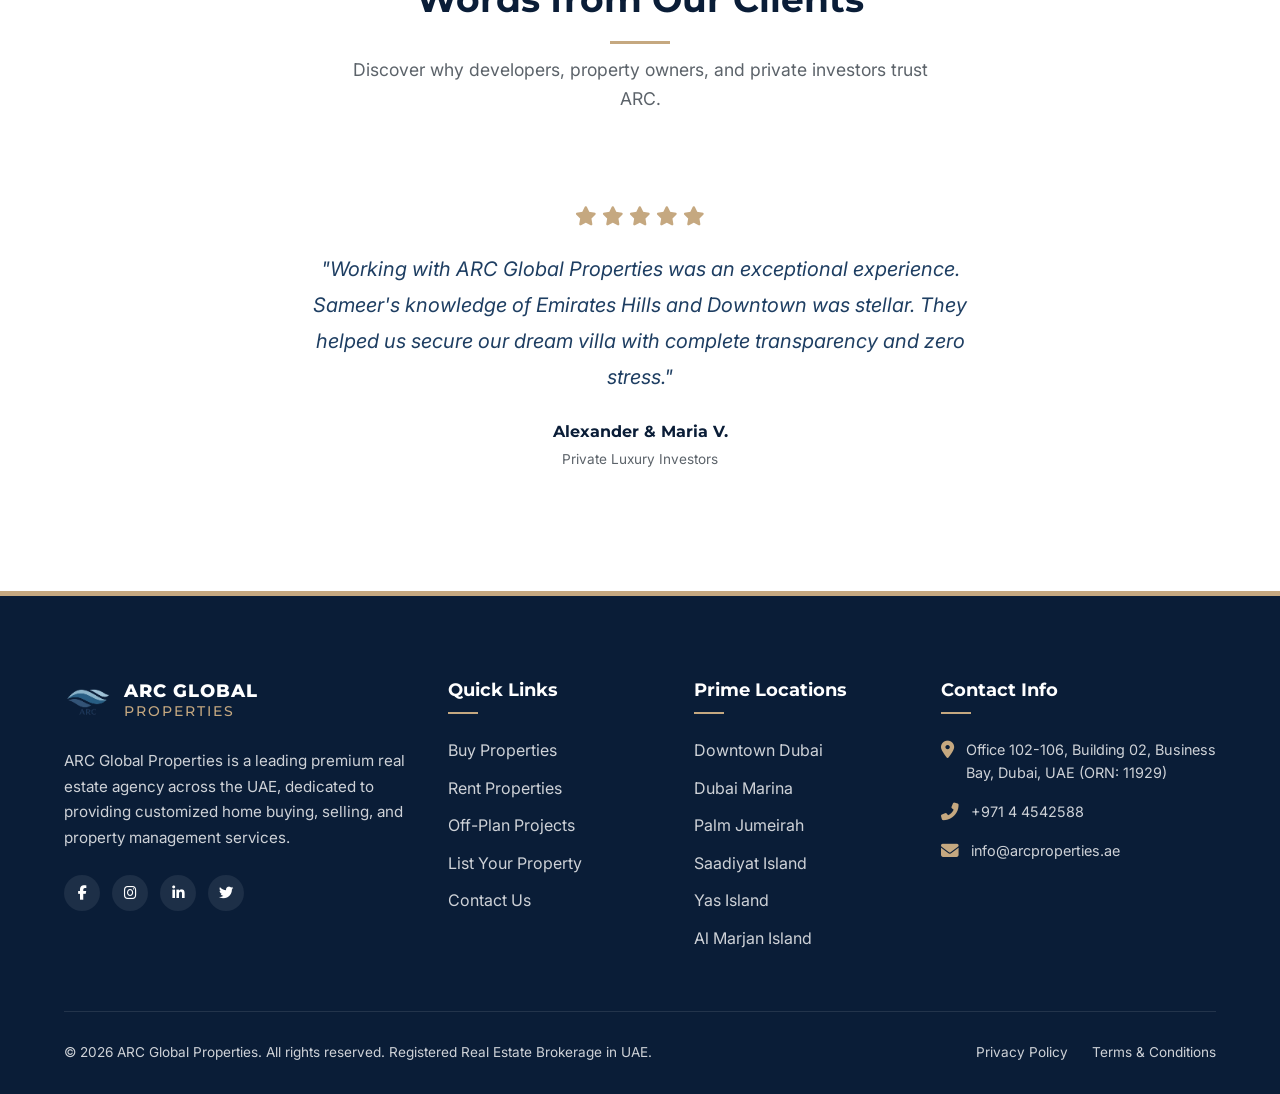
==== commit 2c6fea2e: "feat: uae wide listings support, remove page breadcrumbs, update footer logo two-line layout with or" ====
--- a/index.html
+++ b/index.html
@@ -3,8 +3,8 @@
 <head>
     <meta charset="UTF-8">
     <meta name="viewport" content="width=device-width, initial-scale=1.0">
-    <title>ARC Global Properties | Premium Real Estate Agency in Dubai</title>
-    <meta name="description" content="Explore luxury apartments, villas, and off-plan projects in Dubai with ARC Global Properties. Buy, rent, or list your property with the leading real estate agency in UAE.">
+    <title>ARC Global Properties | Premium Real Estate Agency in the UAE</title>
+    <meta name="description" content="Explore luxury apartments, villas, and off-plan projects across the UAE with ARC Global Properties. Buy, rent, or list your property with the leading real estate agency in UAE.">
     <!-- Favicon / Tab Icon -->
     <link rel="shortcut icon" href="assets/logo.png" type="image/png">
     <!-- FontAwesome for Premium Icons -->
@@ -48,8 +48,8 @@
         <div class="container" style="position: relative; z-index: 2;">
             <div class="hero-content">
                 <span class="hero-subtitle">Redefining Luxury Living</span>
-                <h1 class="hero-title">Find Your Perfect <span class="text-gold">Sanctuary</span> in Dubai</h1>
-                <p class="hero-desc">Discover the finest selection of signature villas, premium penthouses, and exclusive off-plan projects in Dubai's most prestigious neighborhoods.</p>
+                <h1 class="hero-title">Find Your Perfect <span class="text-gold">Sanctuary</span> in the UAE</h1>
+                <p class="hero-desc">Discover the finest selection of signature villas, premium penthouses, and exclusive off-plan projects across the UAE's most prestigious neighbourhoods.</p>
             </div>
 
             <!-- Unified Search Widget -->
@@ -64,11 +64,26 @@
                         <label for="searchLocation">Location</label>
                         <select id="searchLocation">
                             <option value="">All Locations</option>
-                            <option value="Dubai Marina">Dubai Marina</option>
-                            <option value="Downtown Dubai">Downtown Dubai</option>
-                            <option value="Palm Jumeirah">Palm Jumeirah</option>
-                            <option value="Business Bay">Business Bay</option>
-                            <option value="Emirates Hills">Emirates Hills</option>
+                            <optgroup label="Dubai">
+                                <option value="Dubai Marina">Dubai Marina</option>
+                                <option value="Downtown Dubai">Downtown Dubai</option>
+                                <option value="Palm Jumeirah">Palm Jumeirah</option>
+                                <option value="Business Bay">Business Bay</option>
+                                <option value="Emirates Hills">Emirates Hills</option>
+                                <option value="JBR">Jumeirah Beach Residence</option>
+                            </optgroup>
+                            <optgroup label="Abu Dhabi">
+                                <option value="Saadiyat Island">Saadiyat Island</option>
+                                <option value="Yas Island">Yas Island</option>
+                                <option value="Al Reem Island">Al Reem Island</option>
+                            </optgroup>
+                            <optgroup label="Sharjah">
+                                <option value="Al Majaz">Al Majaz</option>
+                                <option value="Aljada">Aljada</option>
+                            </optgroup>
+                            <optgroup label="Ras Al Khaimah">
+                                <option value="Al Marjan Island">Al Marjan Island</option>
+                            </optgroup>
                         </select>
                     </div>
                     <div class="form-group">
@@ -222,11 +237,14 @@
         <div class="container">
             <div class="footer-grid">
                 <div class="footer-about">
-                    <a href="index.html" class="logo" style="margin-bottom: 1.5rem;">
-                        <img src="assets/logo.png" alt="ARC Global Properties Logo" class="logo-img">
-                        ARC GLOBAL<span>PROPERTIES</span>
+                    <a href="index.html" class="footer-logo">
+                        <img src="assets/logo.png" alt="ARC Global Properties Logo">
+                        <span class="footer-logo-text">
+                            <span class="footer-logo-line1">ARC GLOBAL</span>
+                            <span class="footer-logo-line2">PROPERTIES</span>
+                        </span>
                     </a>
-                    <p>ARC Global Properties is a leading premium real estate agency in Dubai, dedicated to providing customized home buying, selling, and property management services.</p>
+                    <p>ARC Global Properties is a leading premium real estate agency across the UAE, dedicated to providing customized home buying, selling, and property management services.</p>
                     <div class="footer-socials">
                         <a href="#" class="social-icon"><i class="fab fa-facebook-f"></i></a>
                         <a href="#" class="social-icon"><i class="fab fa-instagram"></i></a>
@@ -252,8 +270,9 @@
                         <li><a href="properties.html?location=Downtown%20Dubai">Downtown Dubai</a></li>
                         <li><a href="properties.html?location=Dubai%20Marina">Dubai Marina</a></li>
                         <li><a href="properties.html?location=Palm%20Jumeirah">Palm Jumeirah</a></li>
-                        <li><a href="properties.html?location=Emirates%20Hills">Emirates Hills</a></li>
-                        <li><a href="properties.html?location=Business%20Bay">Business Bay</a></li>
+                        <li><a href="properties.html?location=Saadiyat%20Island">Saadiyat Island</a></li>
+                        <li><a href="properties.html?location=Yas%20Island">Yas Island</a></li>
+                        <li><a href="properties.html?location=Al%20Marjan%20Island">Al Marjan Island</a></li>
                     </ul>
                 </div>
 
--- a/css/style.css
+++ b/css/style.css
@@ -767,13 +767,41 @@
     margin-bottom: 60px;
 }
 
-.footer-about .logo {
+.footer-logo {
+    display: flex;
+    align-items: center;
+    gap: 12px;
+    font-family: var(--font-heading);
+    font-weight: 800;
+    color: var(--bg-white);
+    letter-spacing: 1px;
     margin-bottom: 24px;
-}
-
-.footer-about .logo img {
+    text-decoration: none;
+}
+
+.footer-logo img {
     height: 48px;
-    filter: brightness(0) invert(1);
+    width: auto;
+    /* Keep original logo colors, no filters */
+}
+
+.footer-logo-text {
+    display: flex;
+    flex-direction: column;
+    line-height: 1.25;
+}
+
+.footer-logo-line1 {
+    font-size: 1.1rem;
+    font-weight: 800;
+    color: var(--bg-white);
+}
+
+.footer-logo-line2 {
+    font-size: 0.9rem;
+    font-weight: 500;
+    color: var(--gold);
+    letter-spacing: 2px;
 }
 
 .footer-about p {
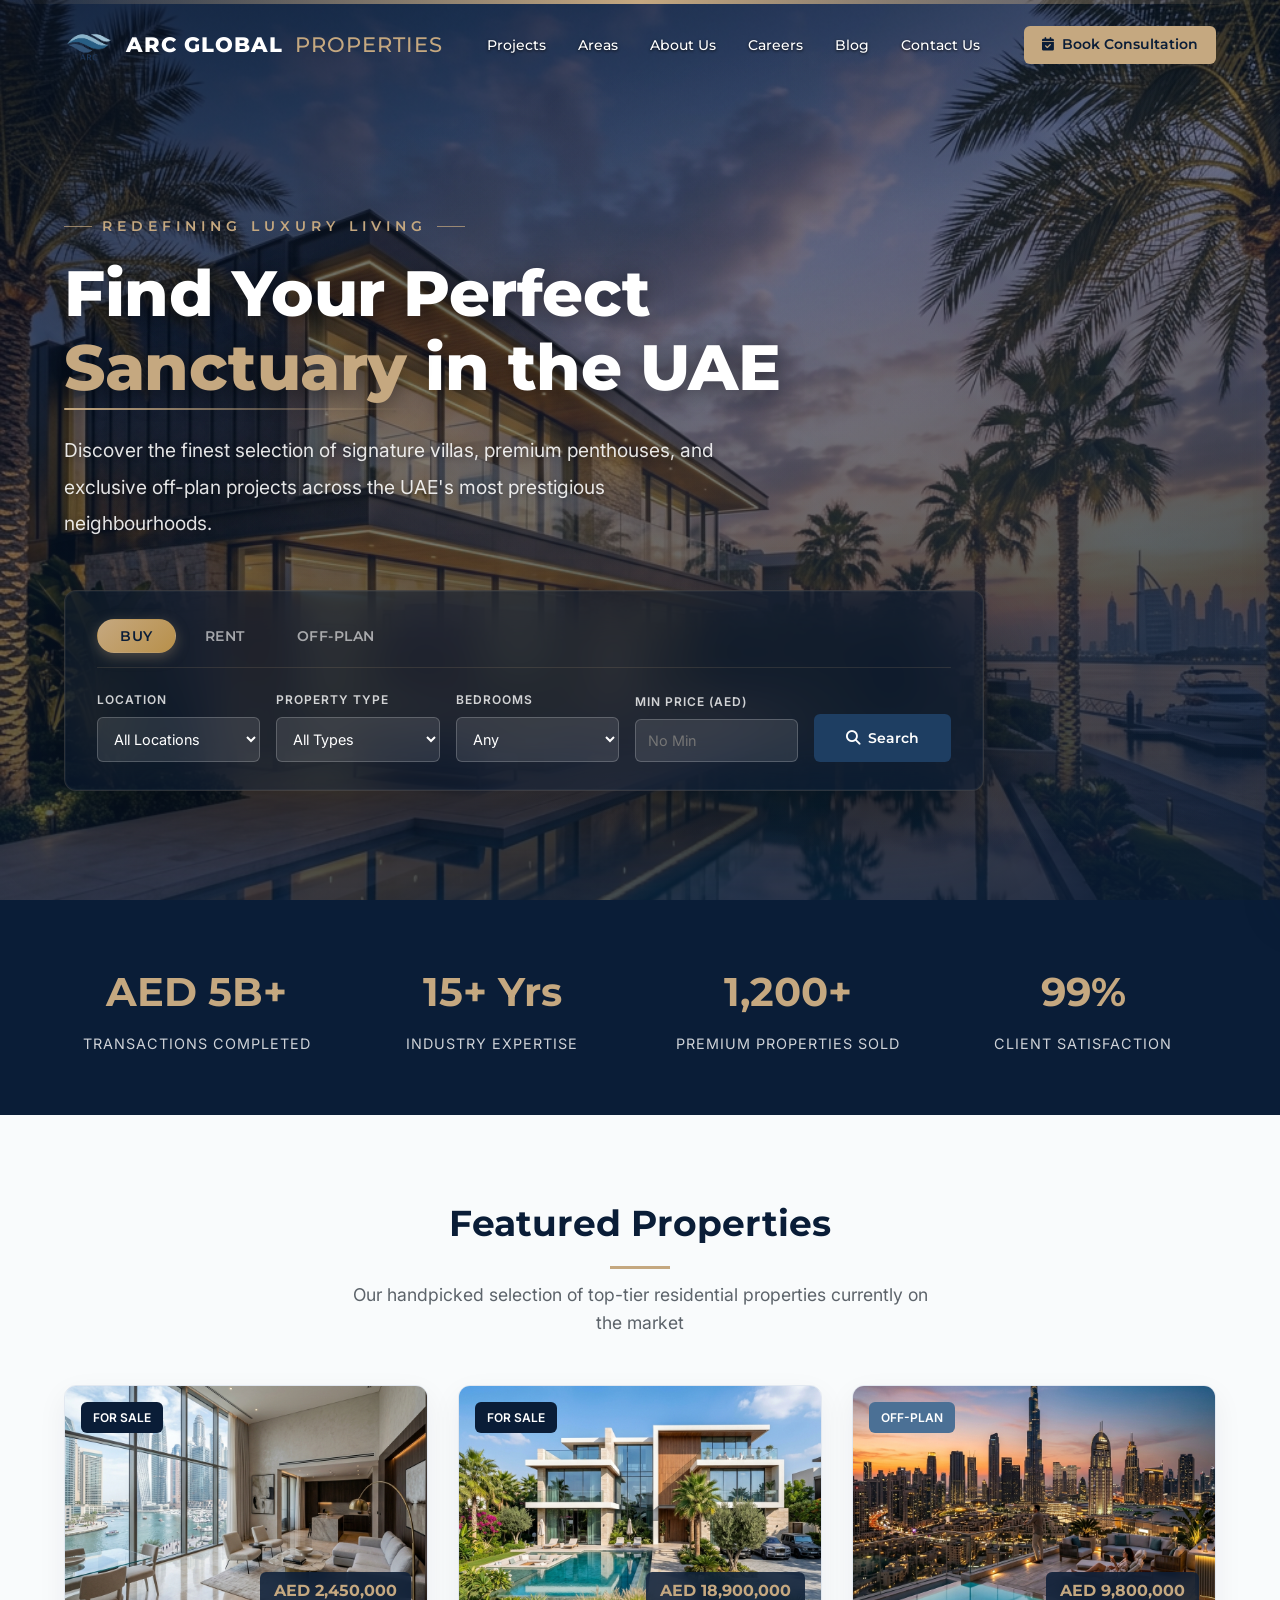
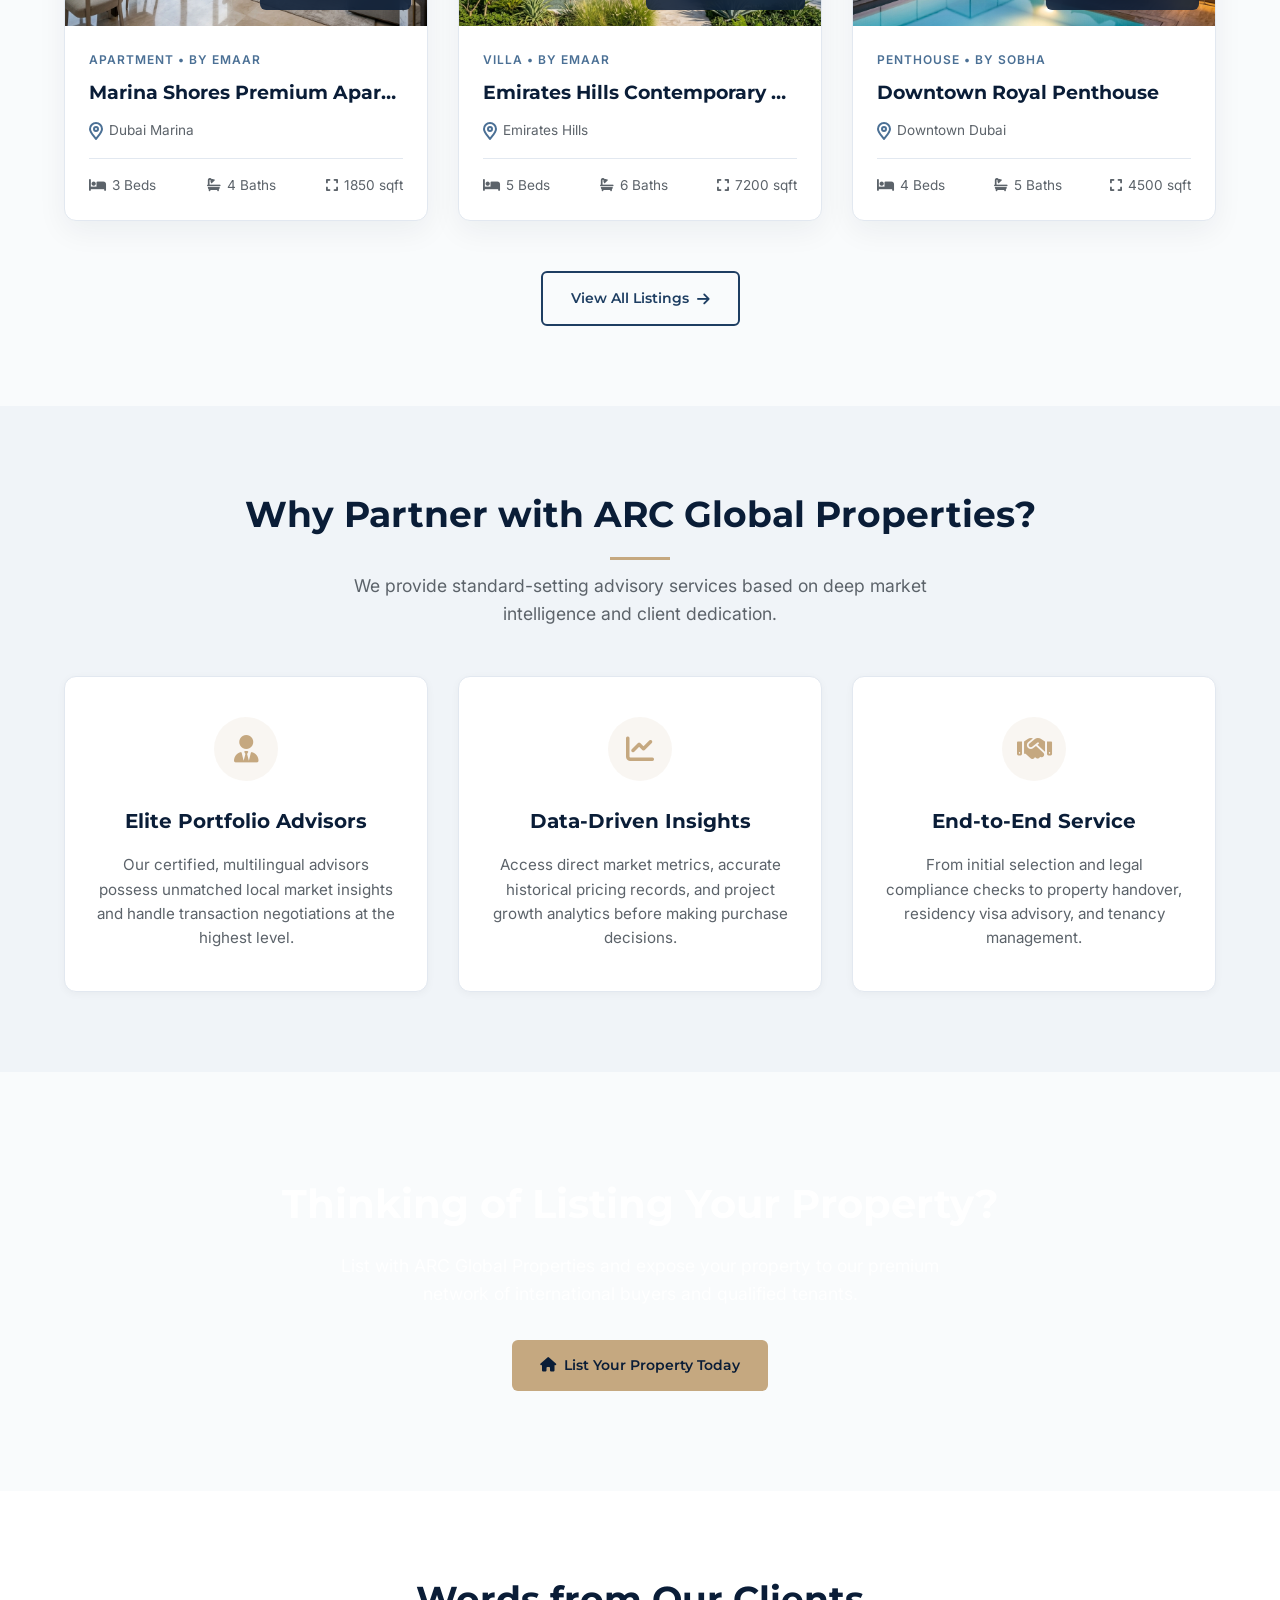
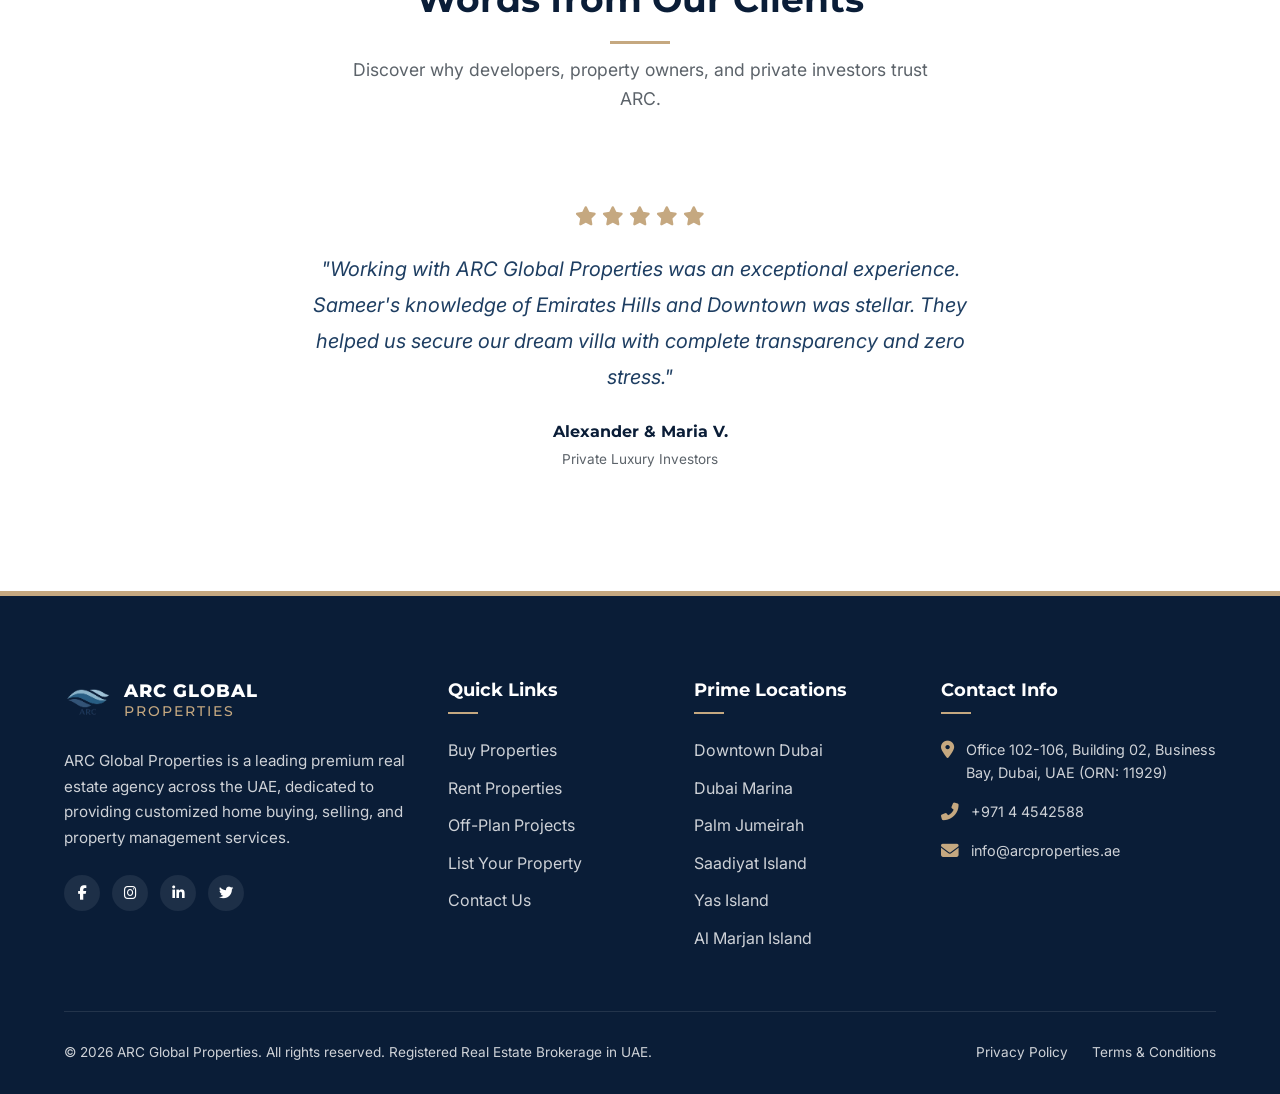
==== commit 8dd1c30a: "feat: new pages (About/Areas/Blog/Careers), UAE-wide scope, premium page transitions, mobile nav fix" ====
--- a/index.html
+++ b/index.html
@@ -24,11 +24,11 @@
             
             <nav>
                 <ul class="nav-menu">
-                    <li><a href="index.html" class="nav-link active">Home</a></li>
-                    <li><a href="properties.html?purpose=sale" class="nav-link">Buy</a></li>
-                    <li><a href="properties.html?purpose=rent" class="nav-link">Rent</a></li>
-                    <li><a href="off-plan.html" class="nav-link">Off-Plan</a></li>
-                    <li><a href="list-property.html" class="nav-link">List Your Property</a></li>
+                    <li><a href="off-plan.html" class="nav-link">Projects</a></li>
+                    <li><a href="areas.html" class="nav-link">Areas</a></li>
+                    <li><a href="about.html" class="nav-link">About Us</a></li>
+                    <li><a href="careers.html" class="nav-link">Careers</a></li>
+                    <li><a href="blog.html" class="nav-link">Blog</a></li>
                     <li><a href="contact.html" class="nav-link">Contact Us</a></li>
                 </ul>
             </nav>
@@ -312,14 +312,17 @@
             <i class="fas fa-times"></i>
         </div>
         <ul class="mobile-menu">
-            <li><a href="index.html" class="mobile-link">Home</a></li>
-            <li><a href="properties.html?purpose=sale" class="mobile-link">Buy</a></li>
-            <li><a href="properties.html?purpose=rent" class="mobile-link">Rent</a></li>
-            <li><a href="off-plan.html" class="mobile-link">Off-Plan</a></li>
-            <li><a href="list-property.html" class="mobile-link">List Your Property</a></li>
+            <li><a href="off-plan.html" class="mobile-link">Projects</a></li>
+            <li><a href="areas.html" class="mobile-link">Areas</a></li>
+            <li><a href="about.html" class="mobile-link">About Us</a></li>
+            <li><a href="careers.html" class="mobile-link">Careers</a></li>
+            <li><a href="blog.html" class="mobile-link">Blog</a></li>
             <li><a href="contact.html" class="mobile-link">Contact Us</a></li>
         </ul>
     </div>
+
+    <!-- Page Transition Overlay -->
+    <div class="page-transition-overlay"></div>
 
     <!-- Success Modal -->
     <div class="success-modal" id="successModal">
--- a/css/style.css
+++ b/css/style.css
@@ -1834,3 +1834,74 @@
         grid-template-columns: 1fr;
     }
 }
+
+/* Page loaded transition & overlay styles */
+body {
+    opacity: 0;
+    transition: opacity 0.5s ease;
+}
+body.page-loaded {
+    opacity: 1;
+}
+
+.page-transition-overlay {
+    position: fixed;
+    top: 0;
+    left: 0;
+    width: 100%;
+    height: 100vh;
+    background: linear-gradient(160deg, #050F20 0%, var(--primary-navy) 50%, #061528 100%);
+    z-index: 99999;
+    transform: translateY(0);
+    transition: transform 0.75s cubic-bezier(0.87, 0, 0.13, 1);
+    pointer-events: none;
+    overflow: hidden;
+}
+
+/* Shimmer bar inside overlay */
+.page-transition-overlay::before {
+    content: '';
+    position: absolute;
+    top: 0;
+    left: -100%;
+    width: 60%;
+    height: 100%;
+    background: linear-gradient(90deg, transparent, rgba(197, 168, 128, 0.07), transparent);
+    animation: overlayShimmer 1.2s ease infinite;
+}
+
+/* Gold accent line at bottom of overlay */
+.page-transition-overlay::after {
+    content: '';
+    position: absolute;
+    bottom: 0;
+    left: 0;
+    width: 100%;
+    height: 3px;
+    background: linear-gradient(90deg, transparent 0%, var(--gold) 40%, var(--gold-dark) 60%, transparent 100%);
+    animation: goldGlow 1.5s ease-in-out infinite;
+}
+
+@keyframes overlayShimmer {
+    0%   { left: -100%; opacity: 0; }
+    30%  { opacity: 1; }
+    100% { left: 140%; opacity: 0; }
+}
+
+@keyframes goldGlow {
+    0%, 100% { opacity: 0.6; }
+    50%       { opacity: 1; }
+}
+
+/* Entering page (reveal) — slides UP out of view */
+.page-transition-overlay.enter-done {
+    transform: translateY(-100%);
+    transition: transform 0.75s cubic-bezier(0.87, 0, 0.13, 1);
+}
+
+/* Exiting page (cover) — drops DOWN to cover screen */
+.page-transition-overlay.exit-active {
+    transform: translateY(0);
+    pointer-events: all;
+    transition: transform 0.55s cubic-bezier(0.87, 0, 0.13, 1);
+}
